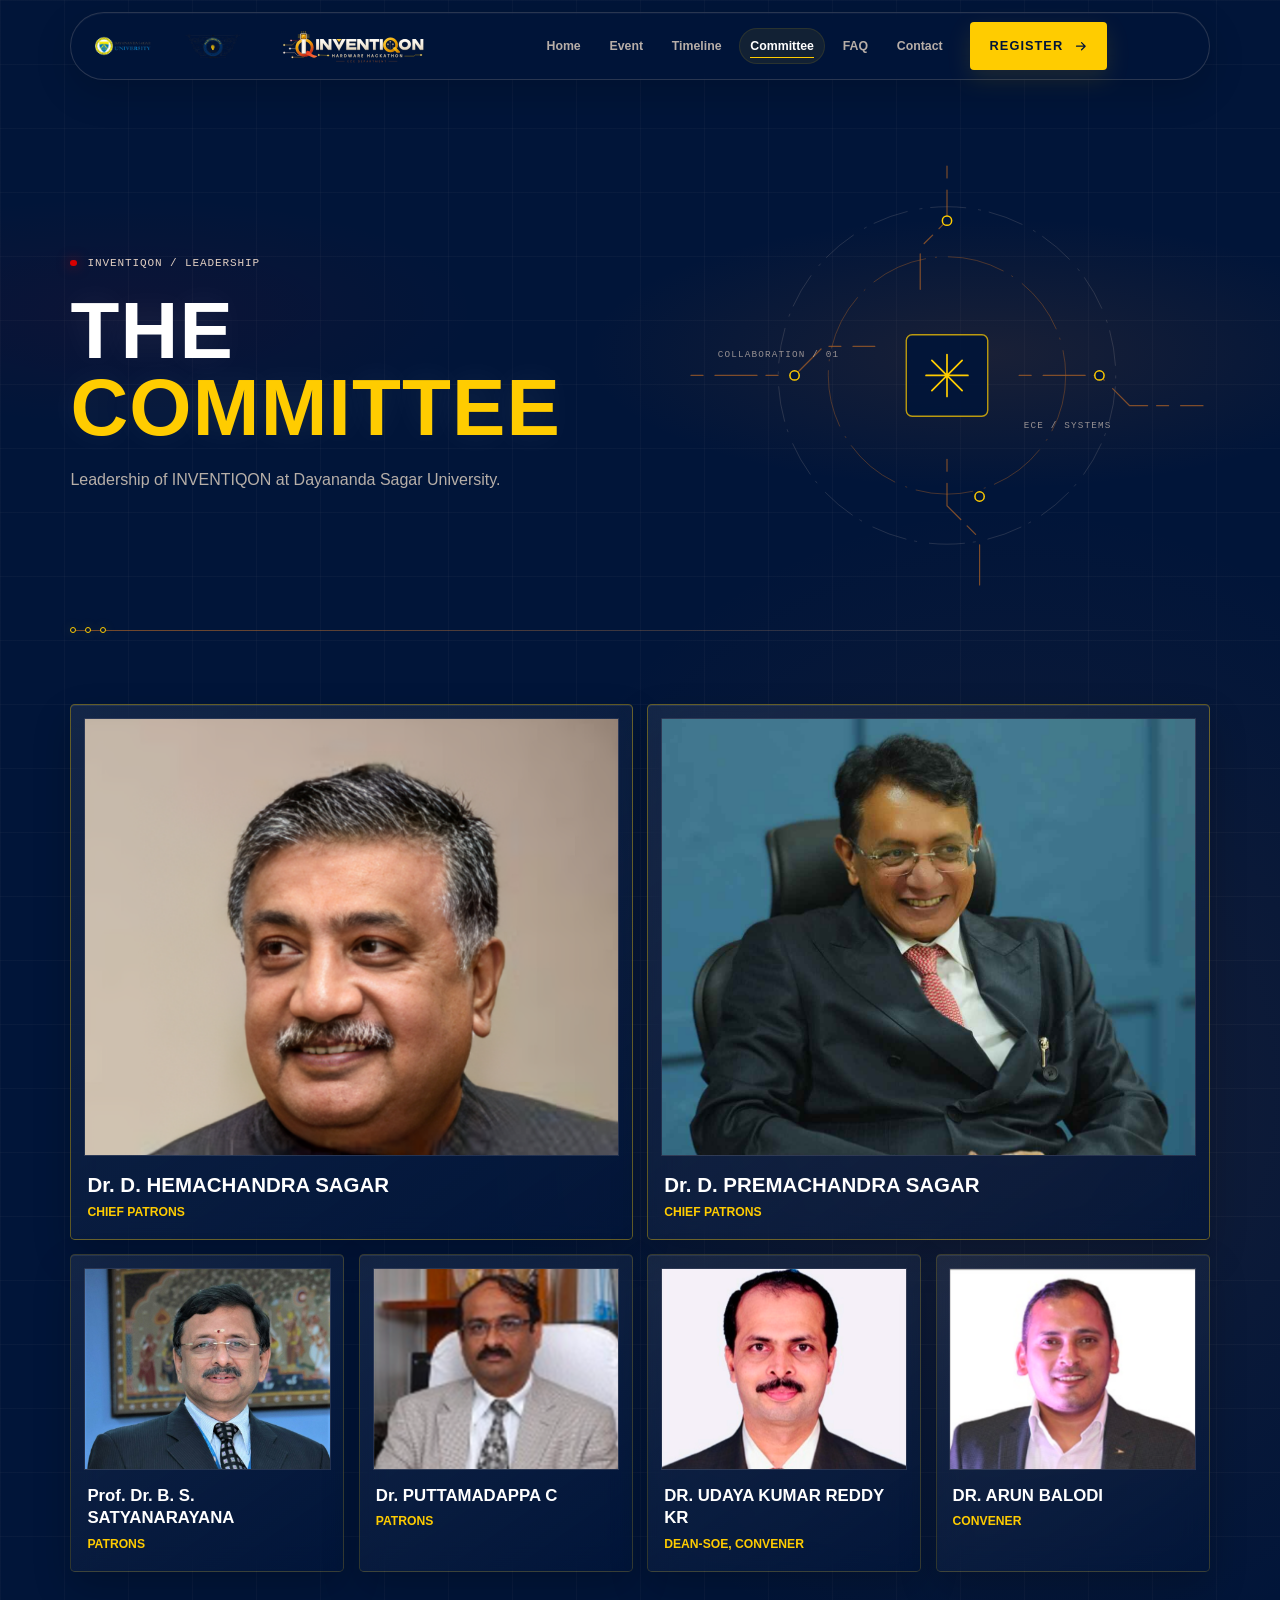
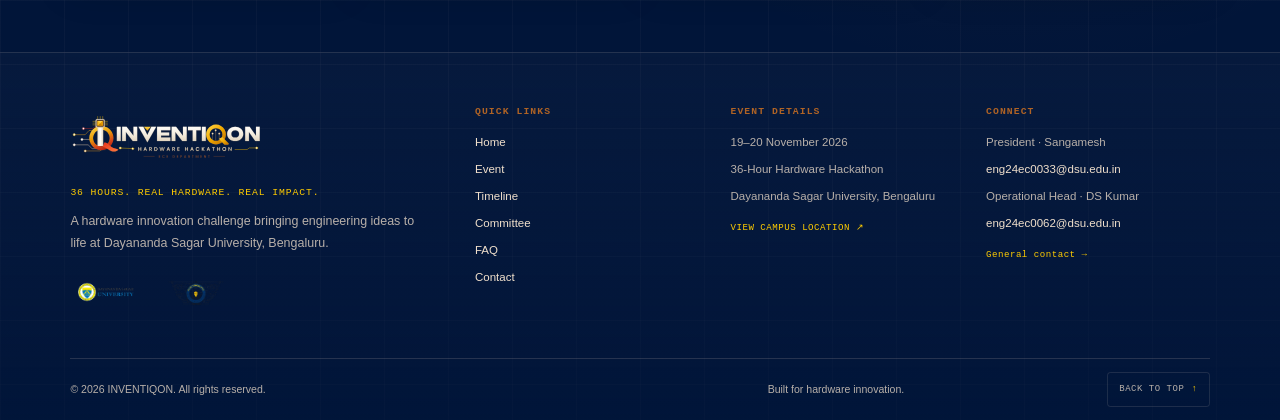
==== committee.html @ 77118f6e "Initial commit" ====
<!doctype html>
<html lang="en">

<head>
  <meta charset="utf-8">
  <meta name="viewport" content="width=device-width, initial-scale=1">
  <meta name="theme-color" content="#011539">
  <link rel="icon" type="image/svg+xml" href="assets/images/inventiqon-favicon.svg">
  <meta name="description"
    content="Meet the team organizing INVENTIQON, the 36-hour hardware hackathon at Dayananda Sagar University, Bengaluru.">
  <title>Committee | INVENTIQON</title>
  <link rel="stylesheet" href="css/style.css">
  <link rel="stylesheet" href="css/components.css">
  <link rel="stylesheet" href="css/responsive.css">
  <link rel="stylesheet" href="css/committee.css">
  <script src="js/config.js" defer></script>
  <script src="js/animations.js" defer></script>
  <script src="js/main.js" defer></script>
</head>

<body data-page="committee">
  <a class="skip-link" href="#main-content">Skip to content</a>
  <header class="site-header" id="page-top" data-site-header>
    <a class="brand" href="index.html" aria-label="INVENTIQON home"><span class="institution-logos"><span
          class="institution-logo-item"><img class="institution-logo-image" src="assets/images/logos/dsu-logo.png"
            alt="Dayananda Sagar University logo"><span class="institution-logo-name"></span></span><span class="institution-logo-item"><img class="institution-logo-image"
            src="assets/images/logos/ece-club-logo.png" alt="ECE Technical Club logo"><span
            class="institution-logo-name"></span></span></span><img class="brand-logo" src="assets/images/inventiqon-logo.svg" alt="INVENTIQON Logo"></a>
    <nav class="site-nav" id="primary-navigation" aria-label="Main navigation">
      <div class="nav-links">
        <a class="nav-link" data-nav="home" href="index.html">Home</a><a class="nav-link" data-nav="event"
          href="event.html">Event</a><a class="nav-link" data-nav="timeline" href="timeline.html">Timeline</a><a
          class="nav-link" data-nav="committee" href="committee.html">Committee</a><a class="nav-link" data-nav="faq"
          href="faq.html">FAQ</a><a class="nav-link" data-nav="contact" href="contact.html">Contact</a>
      </div>
      <div class="nav-actions">
        <button class="button button-primary nav-register" data-registration-trigger
          data-registration-message="nav-registration-status" type="button"
          aria-describedby="nav-registration-status"><span>REGISTER</span><svg aria-hidden="true" viewBox="0 0 20 20"
            focusable="false">
            <path d="M3.5 10h12m-5-5 5 5-5 5" />
          </svg></button>
        <span class="nav-registration-note visually-hidden" id="nav-registration-status" data-registration-status
          role="status" aria-live="polite" aria-atomic="true">Registration will open once the official Google Form link
          is configured.</span>
      </div>
    </nav>
    <button class="menu-toggle" type="button" aria-label="Open navigation menu" aria-expanded="false"
      aria-controls="primary-navigation"><span class="menu-icon"
        aria-hidden="true"><span></span><span></span></span></button>
  </header>
  <main id="main-content" class="committee-page">
    <section class="committee-hero page-shell" aria-labelledby="committee-title">
      <div class="committee-hero-copy reveal-stagger">
        <p class="eyebrow" data-reveal><span class="signal-dot" aria-hidden="true"></span> INVENTIQON / LEADERSHIP</p>
        <h1 id="committee-title" data-reveal>THE<br><span>COMMITTEE</span></h1>
        <p data-reveal>Leadership of INVENTIQON at Dayananda Sagar University.</p>
      </div>
      <div class="committee-hero-art" aria-hidden="true">
        <svg viewBox="0 0 440 360" focusable="false">
          <circle class="committee-art-ring" cx="220" cy="180" r="145" />
          <circle class="committee-art-ring committee-art-ring-inner" cx="220" cy="180" r="102" />
          <path class="committee-art-trace"
            d="M0 180h89l25-25h44m124 25h69l26 26h63M220 0v47l-23 23v36m23 146v40l28 28v40" />
          <rect x="185" y="145" width="70" height="70" rx="5" />
          <path class="committee-art-core" d="M202 180h36m-18-18v36m-13-31 26 26m-26 0 26-26" />
          <circle cx="89" cy="180" r="4" />
          <circle cx="351" cy="180" r="4" />
          <circle cx="220" cy="47" r="4" />
          <circle cx="248" cy="284" r="4" />
          <text x="23" y="164">COLLABORATION / 01</text>
          <text x="286" y="225">ECE / SYSTEMS</text>
        </svg>
      </div>
      <div class="committee-hero-rule" aria-hidden="true"><span></span><span></span><span></span></div>
    </section>

    <section class="committee-sections page-shell" aria-label="Committee members">
      <div class="committee-grid">
        <article class="committee-card committee-card--chief glass-panel">
          <div class="committee-photo">
            <span class="committee-photo-placeholder" aria-hidden="true">HS</span>
            <img class="committee-photo-image" src="assets/images/hema.png"
              alt="Dr. D. HEMACHANDRA SAGAR" onerror="this.hidden=true">
          </div>
          <div class="committee-card-details">
            <h2>Dr. D. HEMACHANDRA SAGAR</h2>
            <p class="committee-role">CHIEF PATRONS</p>
          </div>
        </article>
        <article class="committee-card committee-card--chief glass-panel">
          <div class="committee-photo">
            <span class="committee-photo-placeholder" aria-hidden="true">PS</span>
            <img class="committee-photo-image" src="assets/images/Dr.D.PREMACHANDRASAGAR.jpg"
              alt="Dr. D. PREMACHANDRA SAGAR" onerror="this.hidden=true">
          </div>
          <div class="committee-card-details">
            <h2>Dr. D. PREMACHANDRA SAGAR</h2>
            <p class="committee-role">CHIEF PATRONS</p>
          </div>
        </article>
        <article class="committee-card glass-panel">
          <div class="committee-photo">
            <span class="committee-photo-placeholder" aria-hidden="true">BS</span>
            <img class="committee-photo-image" src="assets/images/satya.jpeg"
              alt="Prof. Dr. B. S. SATYANARAYANA" onerror="this.hidden=true">
          </div>
          <div class="committee-card-details">
            <h2>Prof. Dr. B. S. SATYANARAYANA</h2>
            <p class="committee-role">PATRONS</p>
          </div>
        </article>
        <article class="committee-card glass-panel">
          <div class="committee-photo">
            <span class="committee-photo-placeholder" aria-hidden="true">PC</span>
            <img class="committee-photo-image" src="assets/images/putta.png"
              alt="Dr. PUTTAMADAPPA C" onerror="this.hidden=true">
          </div>
          <div class="committee-card-details">
            <h2>Dr. PUTTAMADAPPA C</h2>
            <p class="committee-role">PATRONS</p>
          </div>
        </article>
        <article class="committee-card glass-panel">
          <div class="committee-photo">
            <span class="committee-photo-placeholder" aria-hidden="true">UR</span>
            <img class="committee-photo-image" src="assets/images/udaya.png"
              alt="DR. UDAYA KUMAR REDDY" onerror="this.hidden=true">
          </div>
          <div class="committee-card-details">
            <h2>DR. UDAYA KUMAR REDDY KR</h2>
            <p class="committee-role">DEAN-SOE, CONVENER</p>
          </div>
        </article>
        <article class="committee-card glass-panel">
          <div class="committee-photo">
            <span class="committee-photo-placeholder" aria-hidden="true">AB</span>
            <img class="committee-photo-image" src="assets/images/arunBalodi.png" alt="DR. ARUN BALOD"
              onerror="this.hidden=true">
          </div>
          <div class="committee-card-details">
            <h2>DR. ARUN BALODI</h2>
            <p class="committee-role">CONVENER</p>
          </div>
        </article>
      </div>
    </section>
  </main>
  <footer class="site-footer">
    <div class="footer-main">
      <section class="footer-brand-area" aria-label="About INVENTIQON"><a class="footer-brand" href="index.html"><img class="footer-brand-logo" src="assets/images/inventiqon-logo.svg" alt="INVENTIQON Logo"></a>
        <p class="footer-tagline">36 HOURS. REAL HARDWARE. REAL IMPACT.</p>
        <p class="footer-description">A hardware innovation challenge bringing engineering ideas to life at Dayananda
          Sagar University, Bengaluru.</p>
        <div class="institution-logos footer-institution-logos"><span class="institution-logo-item"><img
              class="institution-logo-image" src="assets/images/logos/dsu-logo.png"
              alt="Dayananda Sagar University logo"><span class="institution-logo-name"></span></span><span class="institution-logo-item"><img class="institution-logo-image"
              src="assets/images/logos/ece-club-logo.png" alt="ECE Technical Club logo"><span
              class="institution-logo-name"></span></span></div>
      </section>
      <nav class="footer-column" aria-label="Quick links">
        <h2>QUICK LINKS</h2><a href="index.html">Home</a><a href="event.html">Event</a><a
          href="timeline.html">Timeline</a><a href="committee.html">Committee</a><a href="faq.html">FAQ</a><a
          href="contact.html">Contact</a>
      </nav>
      <section class="footer-column" aria-label="Event details">
        <h2>EVENT DETAILS</h2>
        <p>19–20 November 2026</p>
        <p>36-Hour Hardware Hackathon</p>
        <p>Dayananda Sagar University, Bengaluru</p><a class="footer-location-link"
          href="https://share.google/YrrwAQHzx1WKD2Qam" target="_blank" rel="noopener noreferrer">VIEW CAMPUS LOCATION
          <span aria-hidden="true">↗</span></a>
      </section>
      <section class="footer-column footer-connect" aria-label="Connect with the organizing team">
        <h2>CONNECT</h2>
        <p>President · Sangamesh</p><a href="mailto:ENG24EC0033@dsu.edu.in">eng24ec0033@dsu.edu.in</a>
        <p>Operational Head · DS Kumar</p><a href="mailto:ENG24EC0062@dsu.edu.in">eng24ec0062@dsu.edu.in</a><a
          class="footer-contact-link" href="contact.html">General contact <span aria-hidden="true">→</span></a>
      </section>
    </div>
    <div class="footer-bottom">
      <p>© 2026 INVENTIQON. All rights reserved.</p>
      <p>Built for hardware innovation.</p><a class="footer-back-top" href="#page-top" aria-label="Back to top">BACK TO
        TOP <span aria-hidden="true">↑</span></a>
    </div>
  </footer>
</body>

</html>
---- css/style.css ----
:root {
  color-scheme: dark;
  --color-navy: #011539;
  --color-red: #D70000;
  --color-gold: #FFCC00;
  --color-white: #FFFFFF;
  --color-brown: #320803;
  --color-copper: #AF6325;
  --color-cream: #F1E0CC;
  --color-beige: #E1CFC2;

  --color-ink-soft: rgba(241, 224, 204, 0.76);
  --color-line: rgba(225, 207, 194, 0.16);
  --color-glass: rgba(1, 21, 57, 0.78);
  --font-display: "Avenir Next", "Arial Narrow", sans-serif;
  --font-body: "Avenir Next", "Segoe UI", sans-serif;
  --font-mono: "SFMono-Regular", Consolas, "Liberation Mono", monospace;

  --space-1: 0.5rem;
  --space-2: 1rem;
  --space-3: 1.5rem;
  --space-4: 2rem;
  --space-5: 3rem;
  --space-6: 4rem;
  --space-7: 6rem;
  --page-gutter: clamp(1.25rem, 5.5vw, 6rem);
  --content-width: 90rem;
  --nav-height: 4.5rem;
  --radius-small: 0.25rem;
  --motion-fast: 160ms;
  --motion-base: 280ms;
  --motion-slow: 720ms;
  --motion-stagger-step: 80ms;
  --ease-standard: cubic-bezier(0.2, 0.7, 0.2, 1);

  font-family: var(--font-body);
  font-synthesis: none;
  text-rendering: optimizeLegibility;
  -webkit-font-smoothing: antialiased;
  -moz-osx-font-smoothing: grayscale;
  background: var(--color-navy);
  color: var(--color-white);
}

*,
*::before,
*::after {
  box-sizing: border-box;
}

html {
  min-width: 20rem;
  scroll-behavior: smooth;
}

body {
  min-height: 100vh;
  margin: 0;
  display: flex;
  flex-direction: column;
  overflow-x: hidden;
  background-color: var(--color-navy);
  background-image:
    linear-gradient(rgba(225, 207, 194, 0.035) 1px, transparent 1px),
    linear-gradient(90deg, rgba(225, 207, 194, 0.035) 1px, transparent 1px),
    radial-gradient(ellipse at 79% 54%, rgba(175, 99, 37, 0.12), transparent 34rem);
  background-size: 4rem 4rem, 4rem 4rem, auto;
  color: var(--color-white);
}

body::before {
  position: fixed;
  z-index: -1;
  inset: 0;
  pointer-events: none;
  content: "";
  background: linear-gradient(115deg, transparent 0 66%, rgba(215, 0, 0, 0.035) 66.1%, transparent 66.3%);
}

::selection {
  background: var(--color-gold);
  color: var(--color-navy);
}

a {
  color: inherit;
}

button,
a {
  -webkit-tap-highlight-color: transparent;
}

a:focus-visible,
button:focus-visible {
  outline: 2px solid var(--color-gold);
  outline-offset: 4px;
}

.page-shell {
  width: min(100%, var(--content-width));
  margin-inline: auto;
  padding-inline: var(--page-gutter);
}

.skip-link {
  position: fixed;
  z-index: 10;
  top: 1rem;
  left: 1rem;
  padding: 0.75rem 1rem;
  transform: translateY(-160%);
  background: var(--color-gold);
  color: var(--color-navy);
  font-weight: 700;
}

.skip-link:focus {
  transform: translateY(0);
}

.visually-hidden {
  position: absolute;
  width: 1px;
  height: 1px;
  padding: 0;
  margin: -1px;
  overflow: hidden;
  clip: rect(0, 0, 0, 0);
  white-space: nowrap;
  border: 0;
}

.site-header,
.site-footer {
  width: min(calc(100% - (var(--page-gutter) * 2)), var(--content-width));
  margin-inline: auto;
}

.site-header {
  position: sticky;
  z-index: 12;
  top: 0.75rem;
  min-height: 4.25rem;
  margin-top: 0.75rem;
  padding: 0.45rem 0.55rem 0.45rem 1rem;
  display: grid;
  grid-template-columns: auto minmax(0, 1fr) auto;
  align-items: center;
  gap: 1rem;
  border: 1px solid rgba(225, 207, 194, 0.18);
  border-radius: 999px;
  background: rgba(1, 21, 57, 0.75);
  box-shadow: 0 0.8rem 2.4rem rgba(0, 0, 0, 0.16), inset 0 1px 0 rgba(255, 255, 255, 0.035);
  -webkit-backdrop-filter: blur(18px);
  backdrop-filter: blur(18px);
  transition: background-color var(--motion-base) ease, box-shadow var(--motion-base) ease, border-color var(--motion-base) ease;
}

.site-header.is-scrolled {
  border-color: rgba(225, 207, 194, 0.24);
  background: rgba(1, 21, 57, 0.94);
  box-shadow: 0 1rem 2.8rem rgba(0, 0, 0, 0.28), inset 0 1px 0 rgba(255, 255, 255, 0.045);
}

.brand {
  display: inline-flex;
  flex: 0 0 auto;
  align-items: center;
  gap: 0.65rem;
  text-decoration: none;
}

.brand-logo {
  width: clamp(8.5rem, 14vw, 11.25rem);
  height: 3rem;
  flex: 0 1 auto;
  object-fit: contain;
}

.institution-logos {
  display: flex;
  align-items: center;
  gap: 0.65rem;
}

.institution-logo-item {
  min-width: 0;
  display: flex;
  align-items: center;
  gap: 0.35rem;
}

.institution-logo-image {
  width: 4.5rem;
  height: 2.8rem;
  flex: 0 0 auto;
  object-fit: contain;
}

.institution-logo-name {
  max-width: 6rem;
  color: var(--color-cream);
  font-family: var(--font-mono);
  font-size: 0.4rem;
  letter-spacing: 0.055em;
  line-height: 1.35;
}

.brand-copy {
  display: grid;
  gap: 0.12rem;
}

.brand-wordmark,
.footer-brand {
  font-family: var(--font-display);
  font-size: 0.9rem;
  font-weight: 800;
  letter-spacing: 0.07em;
}

.brand-context {
  color: rgba(225, 207, 194, 0.68);
  font-family: var(--font-mono);
  font-size: 0.52rem;
  letter-spacing: 0.12em;
}

.brand-period,
.footer-brand span {
  color: var(--color-red);
}

.brand-symbol {
  position: relative;
  width: 1.7rem;
  height: 1.7rem;
  display: inline-block;
  border: 1px solid var(--color-copper);
  transform: rotate(45deg);
}

.brand-symbol::before,
.brand-symbol::after {
  position: absolute;
  content: "";
  background: var(--color-gold);
}

.brand-symbol::before {
  top: 50%;
  left: -0.35rem;
  width: 2.3rem;
  height: 1px;
}

.brand-symbol::after {
  top: -0.35rem;
  left: 50%;
  width: 1px;
  height: 2.3rem;
}

.brand-symbol span {
  position: absolute;
  z-index: 1;
  width: 0.28rem;
  height: 0.28rem;
  border: 1px solid var(--color-gold);
  background: var(--color-navy);
}

.brand-symbol span:nth-child(1) { top: -0.17rem; left: -0.17rem; }
.brand-symbol span:nth-child(2) { top: 50%; left: 50%; transform: translate(-50%, -50%); }
.brand-symbol span:nth-child(3) { right: -0.17rem; bottom: -0.17rem; }

.site-nav {
  display: flex;
  align-items: center;
  justify-content: center;
  gap: 1rem;
  min-width: 0;
}

.nav-links {
  min-width: 0;
  display: flex;
  align-items: center;
  justify-content: center;
  gap: clamp(0.1rem, 0.45vw, 0.45rem);
}

.nav-actions {
  position: relative;
  flex: 0 0 auto;
}

.nav-register {
  min-height: 2.8rem;
  padding: 0.68rem 1rem;
  gap: 0.65rem;
  border-radius: 999px;
  font-size: 0.69rem;
  letter-spacing: 0.08em;
  white-space: nowrap;
}

.nav-register svg {
  width: 0.9rem;
  height: 0.9rem;
  fill: none;
  stroke: currentColor;
  stroke-width: 1.7;
  stroke-linecap: round;
  stroke-linejoin: round;
  transition: transform var(--motion-fast) ease;
}

.nav-register:hover svg {
  transform: translateX(0.15rem);
}

.nav-registration-note:not(.visually-hidden) {
  position: absolute;
  z-index: 2;
  top: calc(100% + 0.55rem);
  right: 0;
  width: min(18rem, calc(100vw - 2rem));
  padding: 0.8rem 0.9rem;
  border: 1px solid rgba(225, 207, 194, 0.18);
  border-radius: 0.4rem;
  background: rgba(1, 21, 57, 0.97);
  box-shadow: 0 0.8rem 2rem rgba(0, 0, 0, 0.3);
  color: var(--color-cream);
  font-size: 0.75rem;
  line-height: 1.5;
}

.menu-toggle {
  width: 2.85rem;
  height: 2.85rem;
  padding: 0;
  display: none;
  place-items: center;
  border: 1px solid rgba(225, 207, 194, 0.18);
  border-radius: 50%;
  background: rgba(255, 255, 255, 0.035);
  color: var(--color-white);
  cursor: pointer;
}

.menu-icon {
  width: 1.05rem;
  height: 0.75rem;
  position: relative;
  display: block;
}

.menu-icon span {
  position: absolute;
  left: 0;
  width: 100%;
  height: 1px;
  background: currentColor;
  transition: top var(--motion-fast) ease, transform var(--motion-fast) ease;
}

.menu-icon span:first-child { top: 0.16rem; }
.menu-icon span:last-child { top: 0.55rem; }

.is-menu-open .menu-icon span:first-child {
  top: 0.36rem;
  transform: rotate(45deg);
}

.is-menu-open .menu-icon span:last-child {
  top: 0.36rem;
  transform: rotate(-45deg);
}

.nav-link {
  position: relative;
  padding: 0.68rem 0.72rem;
  border-radius: 999px;
  color: var(--color-ink-soft);
  font-size: 0.77rem;
  font-weight: 600;
  text-decoration: none;
  transition: color var(--motion-fast) ease, background-color var(--motion-fast) ease;
}

.nav-link::after {
  position: absolute;
  right: 0.72rem;
  bottom: 0.38rem;
  height: 1px;
  left: 0.72rem;
  transform: scaleX(0);
  transform-origin: left;
  background: var(--color-gold);
  content: "";
  transition: transform var(--motion-fast) var(--ease-standard);
}

.nav-link:hover,
.nav-link[aria-current="page"] {
  color: var(--color-white);
}

.nav-link:hover {
  background: rgba(255, 255, 255, 0.045);
}

.nav-link[aria-current="page"] {
  background: rgba(255, 204, 0, 0.07);
  box-shadow: inset 0 0 0 1px rgba(255, 204, 0, 0.1);
}

.nav-link:hover::after,
.nav-link[aria-current="page"]::after {
  transform: scaleX(1);
}

main {
  flex: 1;
}

.eyebrow {
  margin: 0 0 var(--space-3);
  display: flex;
  align-items: center;
  gap: 0.65rem;
  color: var(--color-beige);
  font-family: var(--font-mono);
  font-size: 0.69rem;
  letter-spacing: 0.08em;
}

.signal-dot {
  width: 0.42rem;
  height: 0.42rem;
  border-radius: 50%;
  background: var(--color-red);
  box-shadow: 0 0 0.8rem rgba(215, 0, 0, 0.7);
}

h1 {
  max-width: 11ch;
  margin: 0;
  font-family: var(--font-display);
  font-size: clamp(3.6rem, 9.5vw, 8rem);
  font-weight: 800;
  letter-spacing: 0.01em;
  line-height: 0.88;
  overflow-wrap: anywhere;
}

.hero-period {
  color: var(--color-red);
}

.hero-section {
  position: relative;
  min-height: min(58rem, calc(100svh - 6.5rem));
  padding-block: 3.75rem 1.5rem;
  display: grid;
  grid-template-columns: minmax(0, 1.08fr) minmax(0, 0.92fr);
  grid-template-rows: 1fr auto auto;
  align-items: center;
  gap: 1.5rem 2rem;
  isolation: isolate;
  overflow: clip;
}

.hero-atmosphere {
  position: absolute;
  z-index: -1;
  inset: 0;
  pointer-events: none;
  background:
    radial-gradient(ellipse at 77% 44%, rgba(175, 99, 37, 0.14), transparent 28rem),
    radial-gradient(ellipse at 4% 35%, rgba(215, 0, 0, 0.08), transparent 22rem);
}

.hero-atmosphere::before,
.hero-atmosphere::after {
  position: absolute;
  top: 9%;
  right: -12rem;
  width: 44rem;
  aspect-ratio: 1;
  border: 1px solid rgba(225, 207, 194, 0.07);
  border-radius: 50%;
  box-shadow: 0 0 0 2.2rem rgba(225, 207, 194, 0.012), 0 0 0 4.5rem rgba(225, 207, 194, 0.01);
  content: "";
}

.hero-atmosphere::after {
  top: 18%;
  right: -6rem;
  width: 32rem;
  border-color: rgba(175, 99, 37, 0.12);
}

.hero-copy {
  position: relative;
  z-index: 1;
  grid-column: 1;
  grid-row: 1;
  align-self: center;
  padding-block: 2rem;
}

.hero-title {
  max-width: none;
  margin: 1.4rem 0 0;
  color: var(--color-white);
  font-family: var(--font-display);
  font-size: 5.4rem;
  font-weight: 800;
  letter-spacing: 0.035em;
  line-height: 0.92;
  text-shadow: 0 0 2.5rem rgba(255, 255, 255, 0.11);
  overflow-wrap: normal;
}

.hero-title::after {
  width: 3.6rem;
  height: 0.24rem;
  margin-top: 1.1rem;
  display: block;
  background: linear-gradient(90deg, var(--color-red) 0 28%, var(--color-gold) 28% 72%, transparent 72%);
  content: "";
}

.hero-event-type {
  margin: 1.1rem 0 0;
  color: var(--color-gold);
  font-size: 0.85rem;
  font-weight: 700;
  letter-spacing: 0.17em;
}

.hero-host {
  margin: 0.75rem 0 0;
  color: var(--color-beige);
  font-family: var(--font-mono);
  font-size: 0.66rem;
  letter-spacing: 0.08em;
}

.hero-host span {
  color: var(--color-copper);
}

.hero-description {
  max-width: 36rem;
  margin: 1.4rem 0 0;
  color: var(--color-ink-soft);
  font-size: 1rem;
  line-height: 1.75;
}

.hero-actions {
  margin-top: 1.8rem;
  display: flex;
  flex-wrap: wrap;
  align-items: center;
  gap: 0.8rem;
}

.hero-visual {
  position: relative;
  z-index: 0;
  width: 100%;
  max-width: 38rem;
  margin: 0;
  grid-column: 2;
  grid-row: 1;
  justify-self: center;
  overflow: visible;
}

.chip-illustration {
  width: 100%;
  height: auto;
  display: block;
  overflow: visible;
  animation: chip-float 8s ease-in-out infinite alternate;
}

.chip-halo,
.chip-core-glow {
  fill: url(#core-light);
}

.chip-ring {
  fill: none;
  stroke-width: 1;
  vector-effect: non-scaling-stroke;
}

.chip-ring-outer {
  stroke: rgba(225, 207, 194, 0.15);
  stroke-dasharray: 2 7 34 10;
  transform-box: view-box;
  transform-origin: 50% 50%;
  animation: chip-rotate 80s linear infinite;
}

.chip-ring-mid {
  stroke: rgba(175, 99, 37, 0.34);
  stroke-dasharray: 75 8 2 8;
}

.chip-ring-inner {
  stroke: rgba(255, 204, 0, 0.19);
  stroke-dasharray: 1 8;
}

.chip-traces path,
.die-pin {
  fill: none;
  stroke: rgba(175, 99, 37, 0.58);
  stroke-width: 1.25;
  stroke-linecap: round;
  stroke-linejoin: round;
  vector-effect: non-scaling-stroke;
}

.chip-traces path {
  stroke-dasharray: 110 240;
  animation: chip-signal-flow 9s linear infinite;
}

.chip-traces path:nth-child(even) {
  animation-delay: -4.5s;
}

.chip-nodes circle {
  fill: var(--color-navy);
  stroke: var(--color-gold);
  stroke-width: 1.3;
  vector-effect: non-scaling-stroke;
  animation: node-breathe 3.8s ease-in-out infinite alternate;
}

.chip-nodes circle:nth-child(3n) {
  animation-delay: -1.9s;
}

.chip-die {
  transform-box: view-box;
  transform-origin: 50% 50%;
  animation: die-arrive 900ms var(--ease-standard) both;
}

.die-frame {
  fill: rgba(1, 21, 57, 0.92);
  stroke: rgba(255, 204, 0, 0.72);
  stroke-width: 1.5;
  vector-effect: non-scaling-stroke;
}

.die-inner {
  fill: url(#die-light);
  stroke: rgba(225, 207, 194, 0.35);
  stroke-width: 1;
  vector-effect: non-scaling-stroke;
}

.die-cross,
.die-diamond {
  fill: none;
  stroke: rgba(255, 204, 0, 0.28);
  stroke-width: 1;
  vector-effect: non-scaling-stroke;
}

.die-diamond {
  stroke: rgba(215, 0, 0, 0.84);
  stroke-width: 1.4;
}

.die-node {
  fill: var(--color-gold);
  stroke: rgba(255, 204, 0, 0.24);
  stroke-width: 9;
  paint-order: stroke;
  animation: node-breathe 2.8s ease-in-out infinite alternate;
}

.die-label,
.die-code,
.chip-annotation text {
  fill: var(--color-cream);
  font-family: var(--font-mono);
  font-size: 9px;
  letter-spacing: 1.5px;
}

.die-code,
.chip-annotation text {
  fill: rgba(225, 207, 194, 0.72);
  font-size: 7px;
  letter-spacing: 1px;
}

.die-pin {
  stroke: rgba(255, 204, 0, 0.58);
  stroke-width: 1.5;
}

.chip-signal {
  fill: none;
  stroke: var(--color-red);
  stroke-width: 2;
  stroke-dasharray: 26 190;
  stroke-linecap: round;
  vector-effect: non-scaling-stroke;
  filter: drop-shadow(0 0 4px rgba(215, 0, 0, 0.72));
  animation: chip-signal-flow 3.6s linear infinite;
}

.visual-index {
  position: absolute;
  color: rgba(225, 207, 194, 0.66);
  font-family: var(--font-mono);
  font-size: 0.56rem;
  letter-spacing: 0.1em;
}

.visual-index-top {
  top: 9%;
  right: 7%;
}

.visual-index-bottom {
  right: 7%;
  bottom: 8%;
  color: var(--color-gold);
}

.glass-panel {
  border: 1px solid rgba(255, 255, 255, 0.14);
  border-radius: 0.3rem;
  background: rgba(255, 255, 255, 0.045);
  box-shadow: inset 0 1px 0 rgba(255, 255, 255, 0.045), 0 1.5rem 3.5rem rgba(0, 0, 0, 0.18), 0 -1px 0 rgba(255, 204, 0, 0.16);
  -webkit-backdrop-filter: blur(16px) saturate(125%);
  backdrop-filter: blur(16px) saturate(125%);
}

.hero-facts {
  position: relative;
  z-index: 1;
  margin: 0;
  padding: 1.1rem 1.4rem;
  display: grid;
  grid-column: 1 / -1;
  grid-row: 2;
  grid-template-columns: repeat(4, minmax(0, 1fr));
}

.hero-fact {
  min-width: 0;
  padding-inline: 1.4rem;
  display: grid;
  align-content: center;
  gap: 0.65rem;
  border-right: 1px solid rgba(225, 207, 194, 0.15);
}

.hero-fact:first-child {
  padding-left: 0.2rem;
}

.hero-fact:last-child {
  padding-right: 0.2rem;
  border-right: 0;
}

.hero-fact dt {
  display: flex;
  align-items: center;
  gap: 0.55rem;
  color: var(--color-ink-soft);
  font-family: var(--font-mono);
  font-size: 0.58rem;
  letter-spacing: 0.1em;
}

.hero-fact dt svg {
  width: 1.05rem;
  height: 1.05rem;
  flex: 0 0 auto;
  fill: none;
  stroke: var(--color-gold);
  stroke-width: 1.35;
  stroke-linecap: round;
  stroke-linejoin: round;
}

.hero-fact dd {
  margin: 0;
  color: var(--color-white);
  font-size: 0.79rem;
  font-weight: 700;
  letter-spacing: 0.04em;
}

.hero-microstrip {
  min-height: 2.6rem;
  display: flex;
  grid-column: 1 / -1;
  grid-row: 3;
  align-items: center;
  justify-content: space-between;
  gap: 1rem;
  color: rgba(225, 207, 194, 0.64);
  font-family: var(--font-mono);
  font-size: 0.58rem;
  letter-spacing: 0.11em;
}

.hero-microstrip p {
  margin: 0;
}

.hero-microstrip > p:first-child {
  display: flex;
  align-items: center;
  gap: 0.85rem;
}

.microstrip-light,
.system-ready span {
  width: 0.36rem;
  height: 0.36rem;
  flex: 0 0 auto;
  border-radius: 50%;
  background: var(--color-gold);
  box-shadow: 0 0 0.7rem rgba(255, 204, 0, 0.5);
}

.hero-microstrip i {
  width: 0.2rem;
  height: 0.2rem;
  display: inline-block;
  border: 1px solid var(--color-copper);
  transform: rotate(45deg);
}

.system-ready {
  display: inline-flex;
  align-items: center;
  gap: 0.55rem;
  color: var(--color-beige);
}

.system-ready span {
  width: 0.32rem;
  height: 0.32rem;
  background: var(--color-gold);
  box-shadow: 0 0 0.65rem rgba(255, 204, 0, 0.45);
}

.challenge-section {
  position: relative;
  isolation: isolate;
  padding-block: 7rem 8rem;
  display: grid;
  grid-template-columns: minmax(0, 0.8fr) minmax(0, 1.2fr);
  gap: 4rem;
  border-top: 1px solid var(--color-line);
  scroll-margin-top: 6rem;
}

.challenge-heading h2 {
  margin: 0;
  color: var(--color-white);
  font-family: var(--font-display);
  font-size: 3.8rem;
  font-weight: 800;
  letter-spacing: 0.015em;
  line-height: 0.98;
}

.challenge-heading h2 span {
  color: var(--color-gold);
}

.challenge-content {
  padding-top: 0.2rem;
}

.challenge-description {
  max-width: 43rem;
  margin: 0;
  color: var(--color-ink-soft);
  font-size: 1rem;
  line-height: 1.8;
}

.challenge-supporting {
  max-width: 35rem;
  margin: 2rem 0 0;
  color: var(--color-beige);
  font-size: 0.92rem;
  line-height: 1.75;
}

.challenge-schematic {
  width: min(100%, 36rem);
  height: auto;
  margin-top: 1.6rem;
  display: block;
  overflow: visible;
}

.challenge-schematic path {
  fill: none;
  stroke: rgba(175, 99, 37, 0.62);
  stroke-width: 1;
  stroke-dasharray: 9 5 36 8;
  vector-effect: non-scaling-stroke;
  animation: schematic-flow 18s linear infinite;
}

.challenge-schematic circle {
  fill: var(--color-navy);
  stroke: var(--color-gold);
  stroke-width: 1.5;
  vector-effect: non-scaling-stroke;
}

.challenge-stats {
  margin: 1rem 0 0;
  padding: 1.1rem 1.2rem;
  display: grid;
  grid-template-columns: repeat(3, minmax(0, 1fr));
}

.challenge-stat {
  min-width: 0;
  padding-inline: 1rem;
  display: grid;
  align-content: center;
  gap: 0.55rem;
  border-right: 1px solid var(--color-line);
}

.challenge-stat:first-child { padding-left: 0; }
.challenge-stat:last-child { padding-right: 0; border-right: 0; }

.challenge-stat dt,
.snapshot-item dt {
  color: var(--color-ink-soft);
  font-family: var(--font-mono);
  font-size: 0.6rem;
  letter-spacing: 0.1em;
}

.challenge-stat dd {
  margin: 0;
  color: var(--color-white);
  font-size: 0.82rem;
  font-weight: 700;
  line-height: 1.35;
}

.domains-section,
.experience-section,
.benefits-section,
.snapshot-section {
  padding-block: 7rem;
  border-top: 1px solid var(--color-line);
  scroll-margin-top: 6rem;
}

.section-heading {
  margin-bottom: 3.2rem;
  display: flex;
  align-items: flex-end;
  justify-content: space-between;
  gap: 3rem;
}

.section-heading h2,
.experience-heading h2 {
  max-width: 18ch;
  margin: 0;
  color: var(--color-white);
  font-family: var(--font-display);
  font-size: 4.1rem;
  font-weight: 800;
  letter-spacing: 0.015em;
  line-height: 0.98;
}

.section-heading h2 span,
.experience-heading h2 span {
  color: var(--color-gold);
}

.section-intro {
  max-width: 27rem;
  margin: 0 0 0.35rem;
  color: var(--color-ink-soft);
  font-size: 0.98rem;
  line-height: 1.75;
}

.domain-cards {
  display: grid;
  grid-template-columns: repeat(3, minmax(0, 1fr));
  gap: 1rem;
}

.domain-card {
  position: relative;
  min-width: 0;
  min-height: 20rem;
  padding: 1.45rem 1.4rem 1.7rem;
  display: flex;
  flex-direction: column;
  align-items: flex-start;
  overflow: hidden;
  border-color: rgba(225, 207, 194, 0.13);
  background: linear-gradient(145deg, rgba(255, 255, 255, 0.05), rgba(1, 21, 57, 0.44) 68%);
  transition: transform var(--motion-base) var(--ease-standard), border-color var(--motion-base) ease, box-shadow var(--motion-base) ease, background-color var(--motion-base) ease;
}

.domain-card::before {
  position: absolute;
  top: 0;
  left: 1.4rem;
  width: 2.4rem;
  height: 1px;
  background: linear-gradient(90deg, var(--color-gold), rgba(215, 0, 0, 0.65));
  content: "";
  transition: width var(--motion-base) var(--ease-standard);
}

.domain-card:hover {
  transform: translateY(-4px);
  border-color: rgba(255, 204, 0, 0.34);
  background-color: rgba(255, 255, 255, 0.06);
  box-shadow: inset 0 1px 0 rgba(255, 255, 255, 0.06), 0 1.3rem 2.5rem rgba(0, 0, 0, 0.24), 0 0 1.5rem rgba(175, 99, 37, 0.08);
}

.domain-card:hover::before {
  width: calc(100% - 2.8rem);
}

.domain-card-top {
  width: 100%;
  margin-bottom: 1.4rem;
  display: flex;
  align-items: center;
  justify-content: space-between;
  gap: 1rem;
}

.domain-number,
.process-index {
  color: var(--color-copper);
  font-family: var(--font-mono);
  font-size: 0.65rem;
  letter-spacing: 0.1em;
}

.domain-icon {
  width: 2.8rem;
  height: 2.8rem;
  flex: 0 0 auto;
  fill: none;
  stroke: var(--color-gold);
  stroke-width: 1.25;
  stroke-linecap: round;
  stroke-linejoin: round;
  transition: transform var(--motion-base) var(--ease-standard), filter var(--motion-base) ease;
}

.domain-card:hover .domain-icon {
  transform: translateY(-3px);
  filter: drop-shadow(0 0 5px rgba(255, 204, 0, 0.28));
}

.domain-card h3,
.process-step h3,
.benefit-block h3 {
  margin: 0;
  color: var(--color-white);
  font-family: var(--font-display);
  font-size: 1.08rem;
  font-weight: 700;
  line-height: 1.35;
}

.domain-card p,
.process-step p,
.benefit-block p {
  margin: 0.75rem 0 0;
  color: var(--color-ink-soft);
  font-size: 0.87rem;
  line-height: 1.7;
}

.domain-card-signal {
  position: absolute;
  right: 1.4rem;
  bottom: 0;
  left: 1.4rem;
  height: 1px;
  transform: scaleX(0.18);
  transform-origin: left;
  background: linear-gradient(90deg, var(--color-red), var(--color-gold), transparent);
  transition: transform var(--motion-base) var(--ease-standard);
}

.domain-card:hover .domain-card-signal {
  transform: scaleX(1);
}

.experience-section {
  position: relative;
  overflow: hidden;
  background: linear-gradient(180deg, rgba(255, 255, 255, 0.018), transparent 72%);
}

.experience-heading {
  margin-bottom: 3.8rem;
}

.process-list {
  position: relative;
  margin: 0;
  padding: 0;
  display: grid;
  grid-template-columns: repeat(4, minmax(0, 1fr));
  gap: 1.4rem;
  list-style: none;
}

.process-list::before {
  position: absolute;
  top: 2.45rem;
  right: 7%;
  left: 7%;
  height: 1px;
  background: repeating-linear-gradient(90deg, rgba(175, 99, 37, 0.65) 0 4px, transparent 4px 10px, rgba(255, 204, 0, 0.45) 10px 13px, transparent 13px 19px);
  content: "";
}

.process-step {
  position: relative;
  min-width: 0;
  padding-right: 0.8rem;
  display: flex;
  flex-direction: column;
  align-items: flex-start;
}

.process-index {
  margin-bottom: 0.8rem;
}

.process-step svg {
  position: relative;
  z-index: 1;
  width: 3.3rem;
  height: 3.3rem;
  margin-bottom: 1.4rem;
  padding: 0.55rem;
  border: 1px solid rgba(255, 204, 0, 0.24);
  border-radius: 50%;
  background: var(--color-navy);
  fill: none;
  stroke: var(--color-gold);
  stroke-width: 1.25;
  stroke-linecap: round;
  stroke-linejoin: round;
  transition: border-color var(--motion-base) ease, transform var(--motion-base) ease;
}

.process-step:hover svg {
  transform: translateY(-3px);
  border-color: rgba(255, 204, 0, 0.7);
}

.process-step h3 {
  font-size: 1rem;
}

.process-step p {
  max-width: 19rem;
  font-size: 0.83rem;
}

.benefits-section {
  display: grid;
  grid-template-columns: minmax(0, 0.78fr) minmax(0, 1.22fr);
  align-items: start;
  gap: 4rem;
}

.benefits-heading h2 {
  max-width: 11ch;
  margin: 0;
  color: var(--color-white);
  font-family: var(--font-display);
  font-size: 3.7rem;
  font-weight: 800;
  letter-spacing: 0.015em;
  line-height: 0.99;
}

.benefits-heading h2 span {
  color: var(--color-gold);
}

.benefits-heading > p:last-child {
  max-width: 24rem;
  margin: 1.5rem 0 0;
  color: var(--color-ink-soft);
  line-height: 1.7;
}

.benefit-grid {
  display: grid;
  grid-template-columns: repeat(2, minmax(0, 1fr));
  column-gap: 2rem;
}

.benefit-block {
  min-width: 0;
  padding: 1.3rem 0 1.5rem;
  border-top: 1px solid var(--color-line);
}

.benefit-block svg {
  width: 2rem;
  height: 2rem;
  margin-bottom: 1rem;
  fill: none;
  stroke: var(--color-copper);
  stroke-width: 1.2;
  stroke-linecap: round;
  stroke-linejoin: round;
}

.benefit-block h3 {
  font-size: 1rem;
}

.benefit-block p {
  max-width: 24rem;
  font-size: 0.83rem;
}

.snapshot-section {
  display: grid;
  grid-template-columns: minmax(0, 0.55fr) minmax(0, 1.45fr);
  align-items: center;
  gap: 2.5rem;
}

.snapshot-heading h2 {
  margin: 0;
  color: var(--color-white);
  font-family: var(--font-display);
  font-size: 2.2rem;
  font-weight: 800;
  letter-spacing: 0.025em;
  line-height: 1.05;
}

.snapshot-panel {
  margin: 0;
  padding: 0.7rem;
  display: grid;
  grid-template-columns: repeat(4, minmax(0, 1fr));
}

.snapshot-item {
  min-width: 0;
  min-height: 5.3rem;
  padding: 0.9rem 1rem;
  display: grid;
  align-content: center;
  gap: 0.55rem;
  border-right: 1px solid var(--color-line);
  border-bottom: 1px solid var(--color-line);
}

.snapshot-item:nth-child(4n) { border-right: 0; }
.snapshot-item:nth-child(n + 5) { border-bottom: 0; }

.snapshot-item dd {
  margin: 0;
  color: var(--color-white);
  font-size: 0.72rem;
  font-weight: 700;
  line-height: 1.4;
  overflow-wrap: anywhere;
}

.sponsors-section {
  padding-block: 7rem;
  border-top: 1px solid var(--color-line);
  scroll-margin-top: 6rem;
}

.sponsors-heading {
  position: relative;
  display: grid;
  grid-template-columns: minmax(0, 1fr) minmax(18rem, 0.78fr);
  align-items: end;
  gap: 3rem;
  isolation: isolate;
}

.sponsors-title-copy {
  position: relative;
  z-index: 1;
}

.sponsors-title-copy h2 {
  max-width: 17ch;
  margin: 0;
  color: var(--color-white);
  font-family: var(--font-display);
  font-size: 3.8rem;
  font-weight: 800;
  letter-spacing: 0.015em;
  line-height: 0.98;
}

.sponsors-title-copy h2 span {
  color: var(--color-gold);
}

.sponsors-intro {
  position: relative;
  z-index: 1;
  max-width: 33rem;
  margin: 0 0 0.25rem;
  color: var(--color-ink-soft);
  font-size: 0.96rem;
  line-height: 1.75;
}

.sponsor-heading-circuit {
  position: absolute;
  z-index: 0;
  right: 0;
  bottom: -3.5rem;
  left: 0;
  width: 100%;
  height: 6rem;
  overflow: visible;
  opacity: 0.34;
  pointer-events: none;
}

.sponsor-heading-circuit path {
  fill: none;
  stroke: var(--color-copper);
  stroke-width: 1;
  stroke-dasharray: 10 9 54 12;
  vector-effect: non-scaling-stroke;
  animation: schematic-flow 24s linear infinite;
}

.sponsor-heading-circuit circle {
  fill: var(--color-navy);
  stroke: var(--color-gold);
  stroke-width: 1.3;
  vector-effect: non-scaling-stroke;
}

.sponsor-showcase {
  position: relative;
  margin-top: 3.2rem;
}

.sponsor-preview-notice {
  margin: 0 0 1.2rem;
  padding: 0.7rem 0.9rem;
  border-left: 1px solid var(--color-copper);
  background: rgba(50, 8, 3, 0.18);
  color: var(--color-beige);
  font-family: var(--font-mono);
  font-size: 0.59rem;
  letter-spacing: 0.08em;
  line-height: 1.55;
}

.sponsor-empty-state {
  margin: 0;
  padding: 1.45rem 1.6rem;
  border-color: rgba(225, 207, 194, 0.12);
  color: var(--color-ink-soft);
  font-size: 0.9rem;
  line-height: 1.7;
}

.title-sponsor-group {
  margin-bottom: 2.8rem;
}

.title-sponsor-panel {
  position: relative;
  min-height: 17rem;
  padding: 2rem 2.3rem;
  display: grid;
  grid-template-columns: minmax(0, 0.88fr) minmax(0, 1.12fr);
  grid-template-rows: auto 1fr;
  align-items: center;
  gap: 1rem 2.5rem;
  overflow: hidden;
  border-color: rgba(255, 204, 0, 0.28);
  background: linear-gradient(112deg, rgba(255, 204, 0, 0.055), rgba(255, 255, 255, 0.045) 38%, rgba(1, 21, 57, 0.55));
  color: inherit;
  text-decoration: none;
}

.title-sponsor-panel::after {
  position: absolute;
  inset: 0 auto 0 -35%;
  width: 22%;
  transform: skewX(-18deg);
  background: linear-gradient(90deg, transparent, rgba(255, 204, 0, 0.055), transparent);
  content: "";
  pointer-events: none;
  animation: sponsor-light-sweep 18s ease-in-out infinite alternate;
}

.title-sponsor-panel[href] {
  transition: transform var(--motion-base) var(--ease-standard), border-color var(--motion-base) ease, box-shadow var(--motion-base) ease;
}

.title-sponsor-panel[href]:hover {
  transform: translateY(-3px);
  border-color: rgba(255, 204, 0, 0.5);
  box-shadow: inset 0 1px 0 rgba(255, 255, 255, 0.07), 0 1.5rem 3rem rgba(0, 0, 0, 0.26), 0 0 1.4rem rgba(255, 204, 0, 0.08);
}

.sponsor-category-label {
  position: relative;
  z-index: 1;
  margin: 0;
  grid-column: 1 / -1;
  color: var(--color-gold);
  font-family: var(--font-mono);
  font-size: 0.64rem;
  letter-spacing: 0.14em;
}

.sponsor-logo-slot {
  position: relative;
  min-width: 0;
  min-height: 8rem;
  padding: 1rem;
  display: grid;
  place-items: center;
  overflow: hidden;
  border: 1px solid rgba(225, 207, 194, 0.12);
  border-radius: 0.25rem;
  background: rgba(1, 21, 57, 0.46);
}

.sponsor-logo-slot-featured {
  min-height: 10rem;
  grid-column: 1;
  grid-row: 2;
  border-color: rgba(255, 204, 0, 0.17);
  background: rgba(1, 21, 57, 0.58);
}

.sponsor-logo {
  position: relative;
  z-index: 1;
  width: auto;
  max-width: 100%;
  max-height: 6rem;
  display: block;
  object-fit: contain;
}

.sponsor-logo-slot-featured .sponsor-logo {
  max-height: 8rem;
}

.sponsor-logo-placeholder {
  position: absolute;
  inset: 0;
  display: none;
  place-items: center;
  color: rgba(225, 207, 194, 0.56);
  font-family: var(--font-mono);
  font-size: 0.57rem;
  letter-spacing: 0.13em;
  text-align: center;
}

.sponsor-logo-placeholder::before {
  width: 1rem;
  height: 1rem;
  margin-bottom: 0.55rem;
  display: block;
  border: 1px solid rgba(175, 99, 37, 0.78);
  content: "";
  transform: rotate(45deg);
}

.sponsor-logo-slot.is-empty .sponsor-logo-placeholder {
  display: grid;
  align-content: center;
}

.sponsor-card-details {
  position: relative;
  z-index: 1;
  min-width: 0;
}

.title-sponsor-panel .sponsor-card-details {
  grid-column: 2;
  grid-row: 2;
}

.sponsor-card-details h3,
.sponsor-card-details h4 {
  margin: 0;
  color: var(--color-white);
  font-family: var(--font-display);
  font-size: 1.65rem;
  font-weight: 700;
  line-height: 1.25;
  overflow-wrap: anywhere;
}

.sponsor-card-details h4 {
  font-size: 1rem;
}

.sponsor-card-details p {
  margin: 0.65rem 0 0;
  color: var(--color-ink-soft);
  font-size: 0.82rem;
  line-height: 1.65;
}

.sponsor-category-section + .sponsor-category-section {
  margin-top: 2.3rem;
}

.sponsor-category-heading {
  margin: 0 0 1rem;
  padding-bottom: 0.8rem;
  border-bottom: 1px solid var(--color-line);
  color: var(--color-cream);
  font-family: var(--font-display);
  font-size: 1.1rem;
  font-weight: 700;
}

.sponsor-card-grid {
  display: grid;
  grid-template-columns: repeat(4, minmax(0, 1fr));
  gap: 0.9rem;
}

.sponsor-card {
  min-width: 0;
  min-height: 14.5rem;
  padding: 1rem;
  display: flex;
  flex-direction: column;
  gap: 0.75rem;
  border-color: rgba(225, 207, 194, 0.12);
  background: rgba(255, 255, 255, 0.035);
  color: inherit;
  text-decoration: none;
}

a.sponsor-card {
  transition: transform var(--motion-base) var(--ease-standard), border-color var(--motion-base) ease, box-shadow var(--motion-base) ease, background-color var(--motion-base) ease;
}

a.sponsor-card:hover {
  transform: translateY(-3px);
  border-color: rgba(255, 204, 0, 0.34);
  background-color: rgba(255, 255, 255, 0.06);
  box-shadow: 0 0.9rem 2rem rgba(0, 0, 0, 0.2);
}

.sponsor-card-category {
  margin: 0;
  color: var(--color-copper);
  font-family: var(--font-mono);
  font-size: 0.55rem;
  letter-spacing: 0.09em;
  line-height: 1.4;
}

.sponsor-card .sponsor-logo-slot {
  min-height: 6.7rem;
  flex: 1 0 auto;
}

.sponsor-card .sponsor-logo {
  max-height: 5rem;
}

.sponsor-card-details h4 {
  font-size: 0.95rem;
}

.sponsor-card-details p {
  margin-top: 0.4rem;
  font-size: 0.76rem;
}

.partnership-cta {
  margin-top: 3.2rem;
  padding-top: 2.1rem;
  display: grid;
  grid-template-columns: minmax(0, 1.25fr) minmax(14rem, 0.75fr);
  align-items: center;
  gap: 2rem;
  border-top: 1px solid var(--color-line);
}

.partnership-copy h3 {
  margin: 0;
  color: var(--color-white);
  font-family: var(--font-display);
  font-size: 1.8rem;
  font-weight: 800;
  letter-spacing: 0.015em;
  line-height: 1.1;
}

.partnership-copy > p:last-child {
  max-width: 42rem;
  margin: 0.85rem 0 0;
  color: var(--color-ink-soft);
  font-size: 0.88rem;
  line-height: 1.7;
}

.partnership-action {
  justify-self: end;
  width: min(100%, 21rem);
}

.partnership-button {
  width: 100%;
  min-height: 3.2rem;
  justify-content: space-between;
  padding-inline: 1.2rem;
  border-radius: 0.25rem;
  letter-spacing: 0.06em;
}

.partnership-button svg {
  width: 1rem;
  height: 1rem;
  fill: none;
  stroke: currentColor;
  stroke-width: 1.6;
  stroke-linecap: round;
  stroke-linejoin: round;
  transition: transform var(--motion-fast) ease;
}

.partnership-button:hover svg {
  transform: translateX(0.18rem);
}

.partnership-status {
  margin: 0.75rem 0 0;
  color: var(--color-ink-soft);
  font-size: 0.72rem;
  line-height: 1.55;
}

.closing-section {
  position: relative;
  min-height: 25rem;
  margin-block: 2rem 5rem;
  padding: 4.5rem clamp(1.5rem, 6vw, 5.5rem);
  display: flex;
  align-items: center;
  overflow: hidden;
  isolation: isolate;
  border: 1px solid rgba(225, 207, 194, 0.14);
  border-radius: 0.45rem;
  background:
    radial-gradient(ellipse at 88% 54%, rgba(175, 99, 37, 0.15), transparent 25rem),
    linear-gradient(110deg, rgba(255, 255, 255, 0.045), rgba(1, 21, 57, 0.42) 60%);
  box-shadow: inset 0 1px 0 rgba(255, 255, 255, 0.045), 0 1.5rem 3rem rgba(0, 0, 0, 0.16);
  scroll-margin-top: 6rem;
}

.closing-section::before {
  position: absolute;
  z-index: -1;
  inset: 0;
  background-image: linear-gradient(90deg, transparent 0 74%, rgba(175, 99, 37, 0.13) 74.1%, transparent 74.2%);
  content: "";
}

.closing-content {
  position: relative;
  z-index: 1;
  max-width: 54rem;
}

.closing-content h2 {
  margin: 0;
  color: var(--color-white);
  font-family: var(--font-display);
  font-size: 4.4rem;
  font-weight: 800;
  letter-spacing: 0.015em;
  line-height: 0.98;
}

.closing-content h2 span {
  color: var(--color-gold);
}

.closing-content > p:not(.eyebrow):not(.registration-note) {
  max-width: 35rem;
  margin: 1.2rem 0 0;
  color: var(--color-ink-soft);
  font-size: 1rem;
  line-height: 1.7;
}

.closing-actions {
  margin-top: 1.7rem;
  display: flex;
  flex-wrap: wrap;
  gap: 0.75rem;
}

.closing-signal {
  position: absolute;
  z-index: 0;
  top: 14%;
  right: 11%;
  width: 16rem;
  height: 72%;
  border-right: 1px solid rgba(175, 99, 37, 0.38);
  border-top: 1px solid rgba(175, 99, 37, 0.25);
  border-bottom: 1px solid rgba(175, 99, 37, 0.25);
  opacity: 0.72;
  transform: skewX(-22deg);
}

.closing-signal span {
  position: absolute;
  right: -0.22rem;
  width: 0.42rem;
  height: 0.42rem;
  border: 1px solid var(--color-gold);
  border-radius: 50%;
  background: var(--color-navy);
  box-shadow: 0 0 0.8rem rgba(255, 204, 0, 0.4);
  animation: node-breathe 3.2s ease-in-out infinite alternate;
}

.closing-signal span:nth-child(1) { top: 18%; }
.closing-signal span:nth-child(2) { top: 50%; animation-delay: -1.2s; }
.closing-signal span:nth-child(3) { top: 82%; animation-delay: -2.1s; }

.closing-index {
  position: absolute;
  right: 1.5rem;
  bottom: 1.1rem;
  margin: 0;
  color: rgba(225, 207, 194, 0.58);
  font-family: var(--font-mono);
  font-size: 0.56rem;
  letter-spacing: 0.1em;
}

@keyframes schematic-flow {
  to { stroke-dashoffset: -180; }
}

@keyframes sponsor-light-sweep {
  from { transform: translateX(0) skewX(-18deg); }
  to { transform: translateX(570%) skewX(-18deg); }
}

@keyframes chip-float {
  from { transform: translateY(0); }
  to { transform: translateY(-0.4rem); }
}

@keyframes chip-rotate {
  to { transform: rotate(360deg); }
}

@keyframes chip-signal-flow {
  to { stroke-dashoffset: -360; }
}

@keyframes node-breathe {
  from { opacity: 0.55; }
  to { opacity: 1; }
}

@keyframes die-arrive {
  from { opacity: 0; transform: scale(0.97); }
  to { opacity: 1; transform: scale(1); }
}

.placeholder-page {
  min-height: min(42rem, calc(100svh - 12rem));
  padding-block: clamp(7rem, 18vh, 12rem);
}

.placeholder-page h1 {
  font-size: clamp(3.4rem, 8vw, 6.5rem);
}

.placeholder-copy {
  margin-top: var(--space-3);
  color: var(--color-ink-soft);
  line-height: 1.7;
}

.site-footer {
  position: relative;
  width: 100%;
  max-width: none;
  margin: auto 0 0;
  padding-inline: var(--page-gutter);
  border-top: 1px solid var(--color-line);
  background: linear-gradient(180deg, rgba(255, 255, 255, 0.018), rgba(1, 21, 57, 0.58));
  color: var(--color-ink-soft);
}

.footer-main,
.footer-bottom {
  width: min(100%, var(--content-width));
  margin-inline: auto;
}

.footer-main {
  padding-block: 3.2rem 2.7rem;
  display: grid;
  grid-template-columns: minmax(14rem, 1.25fr) repeat(3, minmax(9rem, 0.75fr));
  gap: 2rem;
}

.footer-brand-area {
  max-width: 24rem;
}

.footer-institution-logos {
  margin-top: 1rem;
  justify-content: flex-start;
}

.site-footer p,
.footer-column h2 {
  margin: 0;
}

.footer-brand {
  display: inline-flex;
  align-items: center;
  color: var(--color-white);
  text-decoration: none;
  font-size: 1.15rem;
}

.footer-brand-logo {
  width: 12rem;
  height: auto;
  max-width: 100%;
  object-fit: contain;
}

.footer-tagline {
  margin-top: 0.9rem !important;
  color: var(--color-gold);
  font-family: var(--font-mono);
  font-size: 0.61rem;
  letter-spacing: 0.09em;
  line-height: 1.5;
}

.footer-description {
  max-width: 22rem;
  margin-top: 0.65rem !important;
  color: var(--color-ink-soft);
  font-size: 0.78rem;
  line-height: 1.7;
}

.footer-column {
  min-width: 0;
  display: flex;
  flex-direction: column;
  align-items: flex-start;
  gap: 0.58rem;
  font-size: 0.72rem;
  line-height: 1.55;
}

.footer-column h2 {
  margin-bottom: 0.35rem;
  color: var(--color-copper);
  font-family: var(--font-mono);
  font-size: 0.61rem;
  font-weight: 600;
  letter-spacing: 0.11em;
}

.footer-column a {
  color: var(--color-cream);
  text-decoration: none;
  overflow-wrap: anywhere;
  transition: color var(--motion-fast) ease;
}

.footer-column a:hover {
  color: var(--color-gold);
  text-decoration: underline;
  text-underline-offset: 0.22em;
}

.footer-location-link,
.footer-contact-link {
  margin-top: 0.35rem;
  color: var(--color-gold) !important;
  font-family: var(--font-mono);
  font-size: 0.57rem;
  letter-spacing: 0.055em;
}

.footer-bottom {
  min-height: 3.8rem;
  padding-block: 0.8rem;
  display: grid;
  grid-template-columns: 1fr 1fr auto;
  align-items: center;
  gap: 0.8rem 1.5rem;
  border-top: 1px solid var(--color-line);
  font-size: 0.66rem;
}

.footer-bottom > p:nth-child(2) {
  text-align: center;
}

.footer-back-top {
  min-height: 2.2rem;
  padding: 0.55rem 0.7rem;
  display: inline-flex;
  align-items: center;
  justify-content: center;
  gap: 0.45rem;
  border: 1px solid rgba(225, 207, 194, 0.13);
  border-radius: 0.2rem;
  color: var(--color-ink-soft);
  font-family: var(--font-mono);
  font-size: 0.56rem;
  letter-spacing: 0.06em;
  text-decoration: none;
  transition: color var(--motion-fast) ease, background-color var(--motion-fast) ease, border-color var(--motion-fast) ease;
}

.footer-back-top span {
  color: var(--color-gold);
}

.footer-back-top:hover,
.footer-back-top.is-prominent {
  border-color: rgba(255, 204, 0, 0.35);
  background: rgba(255, 204, 0, 0.06);
  color: var(--color-white);
}

.footer-meta {
  font-family: var(--font-mono);
  font-size: 0.62rem;
}

.event-hero {
  position: relative;
  min-height: min(56rem, calc(100svh - 6.5rem));
  padding-block: 4.2rem 2rem;
  display: grid;
  grid-template-columns: minmax(0, 1.08fr) minmax(0, 0.92fr);
  grid-template-rows: 1fr auto;
  align-items: center;
  gap: 1.5rem 2rem;
  isolation: isolate;
  overflow: clip;
}

.event-hero::before {
  position: absolute;
  z-index: -1;
  inset: 0;
  background: radial-gradient(ellipse at 78% 38%, rgba(175, 99, 37, 0.13), transparent 26rem), radial-gradient(ellipse at 8% 68%, rgba(215, 0, 0, 0.07), transparent 25rem);
  content: "";
}

.event-hero-copy {
  position: relative;
  z-index: 1;
  grid-column: 1;
  grid-row: 1;
  align-self: center;
  padding-block: 1.5rem;
}

.event-hero-title {
  max-width: none;
  margin: 1rem 0 0;
  color: var(--color-white);
  font-family: var(--font-display);
  font-size: 3.8rem;
  font-weight: 800;
  letter-spacing: 0.01em;
  line-height: 0.98;
  text-shadow: 0 0 2rem rgba(255, 255, 255, 0.08);
  overflow-wrap: normal;
}

.event-hero-title span {
  display: block;
}

.event-hero-title span:last-child {
  color: var(--color-gold);
}

.event-hero-name {
  margin: 1.35rem 0 0;
  color: var(--color-cream);
  font-family: var(--font-mono);
  font-size: 0.72rem;
  letter-spacing: 0.14em;
}

.event-hero-name span {
  padding-inline: 0.35rem;
  color: var(--color-red);
}

.event-hero-description {
  max-width: 36rem;
  margin: 1rem 0 0;
  color: var(--color-ink-soft);
  font-size: 1rem;
  line-height: 1.75;
}

.event-hero-actions {
  margin-top: 1.7rem;
  display: flex;
  flex-wrap: wrap;
  gap: 0.8rem;
}

.event-hero-visual {
  position: relative;
  z-index: 0;
  width: 100%;
  max-width: 36rem;
  margin: 0;
  grid-column: 2;
  grid-row: 1;
  justify-self: center;
}

.event-circuit-graphic {
  width: 100%;
  height: auto;
  display: block;
  overflow: visible;
}

.event-circuit-ring {
  fill: none;
  stroke: rgba(225, 207, 194, 0.16);
  stroke-width: 1;
  stroke-dasharray: 2 8 38 12;
  vector-effect: non-scaling-stroke;
  animation: event-ring-rotate 90s linear infinite;
}

.event-circuit-ring-inner {
  stroke: rgba(175, 99, 37, 0.34);
  stroke-dasharray: 68 10 3 12;
  animation-direction: reverse;
}

.event-circuit-trace,
.event-circuit-die {
  fill: none;
  stroke: rgba(175, 99, 37, 0.68);
  stroke-width: 1.2;
  stroke-linecap: round;
  stroke-linejoin: round;
  vector-effect: non-scaling-stroke;
}

.event-circuit-trace {
  stroke-dasharray: 10 14 45 12;
  animation: schematic-flow 22s linear infinite;
}

.event-circuit-chip {
  fill: rgba(1, 21, 57, 0.87);
  stroke: rgba(255, 204, 0, 0.68);
  stroke-width: 1.3;
  vector-effect: non-scaling-stroke;
}

.event-circuit-die {
  stroke: rgba(255, 204, 0, 0.72);
  stroke-width: 2;
}

.event-circuit-node {
  fill: var(--color-navy);
  stroke: var(--color-gold);
  stroke-width: 1.5;
  vector-effect: non-scaling-stroke;
}

.event-circuit-graphic text {
  fill: rgba(225, 207, 194, 0.62);
  font-family: var(--font-mono);
  font-size: 8px;
  letter-spacing: 1px;
}

.event-visual-index {
  position: absolute;
  right: 7%;
  color: rgba(225, 207, 194, 0.6);
  font-family: var(--font-mono);
  font-size: 0.54rem;
  letter-spacing: 0.12em;
}

.event-visual-index-top { top: 11%; }
.event-visual-index-bottom { bottom: 10%; color: var(--color-gold); }

.event-hero-facts {
  margin: 0;
  padding: 0.55rem;
  display: grid;
  grid-column: 1 / -1;
  grid-row: 2;
  grid-template-columns: repeat(3, minmax(0, 1fr));
}

.event-hero-fact {
  min-width: 0;
  min-height: 4.1rem;
  padding: 0.75rem 1rem;
  display: grid;
  align-content: center;
  gap: 0.4rem;
  border-right: 1px solid var(--color-line);
  border-bottom: 1px solid var(--color-line);
}

.event-hero-fact:nth-child(3n) { border-right: 0; }
.event-hero-fact:nth-child(n + 4) { border-bottom: 0; }

.event-hero-fact dt {
  color: var(--color-ink-soft);
  font-family: var(--font-mono);
  font-size: 0.57rem;
  letter-spacing: 0.1em;
}

.event-hero-fact dd {
  margin: 0;
  color: var(--color-white);
  font-size: 0.75rem;
  font-weight: 700;
  line-height: 1.35;
  overflow-wrap: anywhere;
}

.event-section {
  padding-block: 6rem;
  border-top: 1px solid var(--color-line);
  scroll-margin-top: 6rem;
}

.event-section-heading {
  max-width: 58rem;
  margin-bottom: 2.6rem;
}

.event-section-heading-split {
  max-width: none;
  display: flex;
  align-items: flex-end;
  justify-content: space-between;
  gap: 3rem;
}

.event-section-heading h2,
.eligibility-heading h2 {
  max-width: 18ch;
  margin: 0;
  color: var(--color-white);
  font-family: var(--font-display);
  font-size: 3.8rem;
  font-weight: 800;
  letter-spacing: 0.015em;
  line-height: 0.98;
}

.event-section-heading h2 span,
.eligibility-heading h2 span {
  color: var(--color-gold);
}

.event-section-intro {
  max-width: 31rem;
  margin: 0 0 0.3rem;
  color: var(--color-ink-soft);
  font-size: 0.94rem;
  line-height: 1.7;
}

.event-about {
  display: grid;
  grid-template-columns: minmax(0, 0.85fr) minmax(0, 1.15fr);
  gap: 1rem 4rem;
  overflow: hidden;
}

.event-about .event-section-heading {
  grid-column: 1;
  grid-row: 1;
}

.event-about-copy {
  grid-column: 2;
  grid-row: 1;
  padding-top: 0.2rem;
}

.event-about-copy p {
  margin: 0 0 1.1rem;
  color: var(--color-ink-soft);
  font-size: 0.94rem;
  line-height: 1.8;
}

.event-about-copy .event-lead {
  color: var(--color-cream);
  font-size: 1.08rem;
  line-height: 1.7;
}

.about-circuit-line {
  width: 100%;
  height: auto;
  margin-top: 1rem;
  grid-column: 1 / -1;
  grid-row: 2;
}

.about-circuit-line path {
  fill: none;
  stroke: rgba(175, 99, 37, 0.55);
  stroke-width: 1;
  stroke-dasharray: 12 10 42 9;
  vector-effect: non-scaling-stroke;
  animation: schematic-flow 24s linear infinite;
}

.about-circuit-line circle {
  fill: var(--color-navy);
  stroke: var(--color-gold);
  stroke-width: 1.4;
  vector-effect: non-scaling-stroke;
}

.event-domain-grid {
  display: grid;
  grid-template-columns: repeat(3, minmax(0, 1fr));
  gap: 1rem;
}

.event-domain-card {
  min-width: 0;
  min-height: 23rem;
}

.event-domain-top {
  width: 100%;
  margin-bottom: 1.3rem;
  display: flex;
  align-items: center;
  justify-content: space-between;
  gap: 1rem;
  color: var(--color-copper);
  font-family: var(--font-mono);
  font-size: 0.62rem;
  letter-spacing: 0.1em;
}

.event-domain-icon {
  width: 2.7rem;
  height: 2.7rem;
  flex: 0 0 auto;
  fill: none;
  stroke: var(--color-gold);
  stroke-width: 1.2;
  stroke-linecap: round;
  stroke-linejoin: round;
  transition: transform var(--motion-base) var(--ease-standard), filter var(--motion-base) ease;
}

.event-domain-card:hover .event-domain-icon {
  transform: translateY(-3px);
  filter: drop-shadow(0 0 5px rgba(255, 204, 0, 0.26));
}

.event-domain-card h3 {
  margin: 0;
  color: var(--color-white);
  font-family: var(--font-display);
  font-size: 1.05rem;
  font-weight: 700;
  line-height: 1.35;
}

.event-domain-card p {
  margin: 0.75rem 0 0;
  color: var(--color-ink-soft);
  font-size: 0.84rem;
  line-height: 1.68;
}

.format-facts {
  width: min(100%, 28rem);
  margin: 0;
  padding: 0.55rem 1.1rem;
}

.format-facts div {
  padding: 0.8rem 0;
  display: grid;
  grid-template-columns: 7.2rem minmax(0, 1fr);
  gap: 0.8rem;
  border-bottom: 1px solid var(--color-line);
}

.format-facts div:last-child { border-bottom: 0; }

.format-facts dt,
.format-facts dd {
  margin: 0;
  font-family: var(--font-mono);
  font-size: 0.58rem;
  line-height: 1.55;
}

.format-facts dt { color: var(--color-copper); letter-spacing: 0.08em; }
.format-facts dd { color: var(--color-cream); }

.round-progression {
  display: grid;
  grid-template-columns: minmax(0, 1fr) 4rem minmax(0, 1fr);
  align-items: center;
  gap: 0.5rem;
}

.round-panel {
  min-height: 20rem;
  padding: 1.6rem;
  border-top-color: rgba(255, 204, 0, 0.34);
}

.round-panel-top {
  display: flex;
  justify-content: space-between;
  gap: 1rem;
  color: var(--color-copper);
  font-family: var(--font-mono);
  font-size: 0.6rem;
  letter-spacing: 0.1em;
}

.round-index { color: var(--color-ink-soft); }

.round-label {
  margin: 2.2rem 0 0.5rem;
  color: var(--color-gold);
  font-family: var(--font-mono);
  font-size: 0.62rem;
  letter-spacing: 0.1em;
}

.round-panel h3 {
  margin: 0;
  color: var(--color-white);
  font-family: var(--font-display);
  font-size: 1.35rem;
  font-weight: 800;
  line-height: 1.25;
}

.round-panel > p:last-child {
  margin: 0.8rem 0 0;
  color: var(--color-ink-soft);
  font-size: 0.86rem;
  line-height: 1.7;
}

.round-connector {
  position: relative;
  height: 1px;
  background: repeating-linear-gradient(90deg, var(--color-copper) 0 5px, transparent 5px 10px, var(--color-gold) 10px 12px, transparent 12px 18px);
}

.round-connector span {
  position: absolute;
  top: 50%;
  width: 0.38rem;
  height: 0.38rem;
  border: 1px solid var(--color-gold);
  border-radius: 50%;
  background: var(--color-navy);
  transform: translateY(-50%);
}

.round-connector span:first-child { left: 0; }
.round-connector span:nth-child(2) { left: 50%; }
.round-connector span:last-child { right: 0; }

.eligibility-section {
  display: grid;
  grid-template-columns: minmax(0, 0.8fr) minmax(0, 1.2fr);
  align-items: start;
  gap: 3rem;
}

.eligibility-heading > p:last-child {
  max-width: 27rem;
  margin: 1.2rem 0 0;
  color: var(--color-ink-soft);
  font-size: 0.92rem;
  line-height: 1.7;
}

.eligibility-panel {
  padding: 1.3rem 1.5rem;
}

.eligibility-panel-head {
  padding-bottom: 0.9rem;
  display: flex;
  justify-content: space-between;
  gap: 1rem;
  border-bottom: 1px solid var(--color-line);
  color: var(--color-copper);
  font-family: var(--font-mono);
  font-size: 0.59rem;
  letter-spacing: 0.09em;
}

.eligibility-status { color: var(--color-gold); }
.eligibility-status i { width: 0.35rem; height: 0.35rem; margin-right: 0.4rem; display: inline-block; border-radius: 50%; background: var(--color-gold); }

.event-checklist {
  margin: 0;
  padding: 0;
  display: grid;
  grid-template-columns: repeat(2, minmax(0, 1fr));
  gap: 0;
  list-style: none;
}

.event-checklist li {
  position: relative;
  min-width: 0;
  padding: 0.9rem 0.75rem 0.9rem 1.5rem;
  border-bottom: 1px solid rgba(225, 207, 194, 0.1);
  color: var(--color-cream);
  font-size: 0.8rem;
  line-height: 1.55;
}

.event-checklist li::before {
  position: absolute;
  top: 1.25rem;
  left: 0.1rem;
  width: 0.42rem;
  height: 0.42rem;
  border: 1px solid var(--color-gold);
  content: "";
  transform: rotate(45deg);
}

.event-checklist li:nth-last-child(-n + 2) { border-bottom: 0; }

.fees-section {
  background: linear-gradient(180deg, rgba(255, 255, 255, 0.015), transparent 80%);
}

.fee-grid {
  display: grid;
  grid-template-columns: repeat(2, minmax(0, 1fr));
  gap: 1rem;
}

.fee-card {
  min-height: 12rem;
  padding: 1.4rem 1.6rem;
  border-top-color: rgba(255, 204, 0, 0.42);
}

.fee-label {
  margin: 0;
  color: var(--color-copper);
  font-family: var(--font-mono);
  font-size: 0.63rem;
  letter-spacing: 0.11em;
}

.fee-amount {
  margin: 0.75rem 0 0;
  color: var(--color-gold);
  font-family: var(--font-display);
  font-size: 2.6rem;
  font-weight: 800;
  line-height: 1;
}

.fee-amount span { font-size: 1.5rem; }
.fee-amount small { padding-left: 0.35rem; color: var(--color-cream); font-family: var(--font-mono); font-size: 0.58rem; letter-spacing: 0.1em; }

.fee-card > p:last-child {
  margin: 0.75rem 0 0;
  color: var(--color-ink-soft);
  font-size: 0.82rem;
  line-height: 1.6;
}

.payment-conditions {
  margin-top: 2rem;
  display: grid;
  grid-template-columns: minmax(0, 1fr) minmax(17rem, 0.9fr);
  align-items: start;
  gap: 2rem;
}

.payment-conditions-copy h3 {
  margin: 0 0 0.7rem;
  color: var(--color-white);
  font-family: var(--font-display);
  font-size: 1.05rem;
}

.event-checklist-compact {
  grid-template-columns: minmax(0, 1fr);
}

.event-checklist-compact li { padding-block: 0.65rem; }
.event-checklist-compact li::before { top: 0.95rem; }
.event-checklist-compact li:nth-last-child(-n + 2) { border-bottom: 1px solid rgba(225, 207, 194, 0.1); }
.event-checklist-compact li:last-child { border-bottom: 0; }

.payment-dates {
  margin: 0;
  padding: 0.5rem 1rem;
}

.payment-dates div {
  padding-block: 0.8rem;
  border-bottom: 1px solid var(--color-line);
}

.payment-dates div:last-child { border-bottom: 0; }
.payment-dates dt { color: var(--color-copper); font-family: var(--font-mono); font-size: 0.58rem; letter-spacing: 0.09em; }
.payment-dates dd { margin: 0.35rem 0 0; color: var(--color-cream); font-size: 0.76rem; font-weight: 700; line-height: 1.45; overflow-wrap: anywhere; }

.event-register-row {
  margin-top: 1.5rem;
  padding-top: 1.2rem;
  display: flex;
  align-items: center;
  gap: 1.3rem;
  border-top: 1px solid var(--color-line);
}

.event-register-row .registration-note { margin: 0; }

.guidelines-section {
  background: linear-gradient(180deg, rgba(255, 255, 255, 0.018), transparent 65%);
}

.rules-grid {
  display: grid;
  grid-template-columns: repeat(2, minmax(0, 1fr));
  gap: 0.9rem;
}

.rule-panel {
  min-width: 0;
  padding: 1.3rem 1.4rem;
  border-color: rgba(225, 207, 194, 0.12);
}

.rule-index {
  margin: 0 0 0.7rem;
  color: var(--color-copper);
  font-family: var(--font-mono);
  font-size: 0.58rem;
  letter-spacing: 0.11em;
}

.rule-panel h3 {
  margin: 0;
  color: var(--color-white);
  font-family: var(--font-display);
  font-size: 1rem;
  font-weight: 700;
}

.rule-panel ul {
  margin: 0.65rem 0 0;
  padding-left: 1rem;
  color: var(--color-ink-soft);
  font-size: 0.79rem;
  line-height: 1.65;
}

.rule-panel li + li { margin-top: 0.35rem; }

.evaluation-grid {
  display: grid;
  grid-template-columns: repeat(5, minmax(0, 1fr));
  gap: 0.8rem;
}

.evaluation-card {
  min-width: 0;
  min-height: 14rem;
  padding: 1.15rem;
  border-top: 1px solid rgba(175, 99, 37, 0.58);
  background: linear-gradient(160deg, rgba(255, 255, 255, 0.035), transparent 70%);
}

.evaluation-card > span {
  color: var(--color-copper);
  font-family: var(--font-mono);
  font-size: 0.6rem;
}

.evaluation-card h3 {
  margin: 1.4rem 0 0;
  color: var(--color-white);
  font-family: var(--font-display);
  font-size: 0.98rem;
  line-height: 1.3;
}

.evaluation-card p {
  margin: 0.55rem 0 0;
  color: var(--color-ink-soft);
  font-size: 0.76rem;
  line-height: 1.6;
}

.evaluation-card-highlight {
  border-top-color: var(--color-gold);
  background: linear-gradient(160deg, rgba(255, 204, 0, 0.055), transparent 75%);
}

.evaluation-card .organizer-clarification {
  margin-top: 0.8rem;
  padding-top: 0.65rem;
  border-top: 1px solid rgba(225, 207, 194, 0.12);
  color: var(--color-beige);
  font-size: 0.68rem;
}

.regulation-grid {
  display: grid;
  grid-template-columns: repeat(2, minmax(0, 1fr));
  gap: 0 2rem;
}

.regulation-item {
  padding: 1.15rem 0;
  display: grid;
  grid-template-columns: 7.5rem minmax(0, 1fr);
  gap: 1rem;
  border-top: 1px solid var(--color-line);
}

.regulation-item > span {
  color: var(--color-copper);
  font-family: var(--font-mono);
  font-size: 0.58rem;
  letter-spacing: 0.08em;
}

.regulation-item h3 {
  margin: 0;
  color: var(--color-white);
  font-family: var(--font-display);
  font-size: 0.92rem;
}

.regulation-item p {
  margin: 0.45rem 0 0;
  color: var(--color-ink-soft);
  font-size: 0.78rem;
  line-height: 1.65;
}

.event-quick-info {
  padding-bottom: 7rem;
}

.quick-info-panel {
  padding: 1.5rem;
}

.quick-info-heading {
  margin-bottom: 1rem;
  display: flex;
  align-items: baseline;
  justify-content: space-between;
  gap: 1rem;
}

.quick-info-heading .eyebrow { margin: 0; }
.quick-info-heading h2 { margin: 0; color: var(--color-gold); font-family: var(--font-mono); font-size: 0.68rem; letter-spacing: 0.1em; }

.quick-info-grid {
  margin: 0;
  display: grid;
  grid-template-columns: repeat(3, minmax(0, 1fr));
}

.quick-info-grid div {
  min-width: 0;
  padding: 0.9rem 1rem;
  border-top: 1px solid var(--color-line);
  border-right: 1px solid var(--color-line);
}

.quick-info-grid div:nth-child(3n) { border-right: 0; }
.quick-info-grid dt { color: var(--color-ink-soft); font-family: var(--font-mono); font-size: 0.57rem; letter-spacing: 0.09em; }
.quick-info-grid dd { margin: 0.45rem 0 0; color: var(--color-white); font-size: 0.75rem; font-weight: 700; line-height: 1.4; overflow-wrap: anywhere; }

.event-related-links {
  margin-top: 0.5rem;
  padding-top: 1rem;
  display: flex;
  flex-wrap: wrap;
  gap: 0.8rem 1.5rem;
  border-top: 1px solid var(--color-line);
}

.event-related-links a {
  color: var(--color-cream);
  font-size: 0.78rem;
  font-weight: 600;
  text-decoration-color: rgba(255, 204, 0, 0.45);
  text-underline-offset: 0.28em;
}

.event-related-links a span { padding-left: 0.25rem; color: var(--color-gold); }

@keyframes event-ring-rotate {
  to { transform: rotate(360deg); }
}
---- css/components.css ----
.button {
  min-height: 3rem;
  padding: 0.85rem 1.15rem;
  display: inline-flex;
  align-items: center;
  justify-content: center;
  border: 1px solid transparent;
  border-radius: var(--radius-small);
  font-family: var(--font-body);
  font-size: 0.8rem;
  font-weight: 700;
  line-height: 1.25;
  text-align: center;
  text-decoration: none;
  cursor: pointer;
  transition:
    background-color var(--motion-fast) ease,
    border-color var(--motion-fast) ease,
    color var(--motion-fast) ease,
    transform var(--motion-fast) ease;
}

.button-primary {
  background: var(--color-gold);
  color: var(--color-navy);
  box-shadow: 0 0.5rem 1.5rem rgba(255, 204, 0, 0.12);
}

.button-primary:hover:not([aria-disabled="true"]) {
  transform: translateY(-2px);
  background: var(--color-white);
  box-shadow: 0 0.6rem 1.8rem rgba(255, 204, 0, 0.2);
}

.button-primary[aria-disabled="true"] {
  border-color: rgba(255, 204, 0, 0.36);
  background: rgba(255, 204, 0, 0.09);
  color: var(--color-cream);
  cursor: not-allowed;
}

.register-button {
  min-width: 14.5rem;
  gap: 1rem;
}

.register-button svg,
.button-secondary svg {
  width: 1rem;
  height: 1rem;
  flex: 0 0 auto;
  fill: none;
  stroke: currentColor;
  stroke-width: 1.6;
  stroke-linecap: round;
  stroke-linejoin: round;
  transition: transform var(--motion-fast) ease;
}

.register-button:hover svg {
  transform: translateX(0.18rem);
}

.button-secondary {
  gap: 0.8rem;
  border-color: rgba(255, 255, 255, 0.17);
  background: rgba(255, 255, 255, 0.035);
  color: var(--color-cream);
  -webkit-backdrop-filter: blur(12px);
  backdrop-filter: blur(12px);
}

.button-secondary:hover {
  transform: translateY(-2px);
  border-color: rgba(255, 204, 0, 0.46);
  background: rgba(255, 255, 255, 0.075);
}

.button-secondary:hover svg {
  transform: translateY(0.15rem);
}

.registration-note {
  max-width: 28rem;
  margin: 0.85rem 0 0;
  color: var(--color-ink-soft);
  font-size: 0.72rem;
  line-height: 1.5;
}

@supports not ((backdrop-filter: blur(1px)) or (-webkit-backdrop-filter: blur(1px))) {
  .glass-panel,
  .button-secondary {
    background: rgba(1, 21, 57, 0.94);
  }
}

.text-link {
  padding-block: 0.5rem;
  color: var(--color-white);
  font-size: 0.8rem;
  font-weight: 600;
  text-decoration-color: rgba(255, 204, 0, 0.6);
  text-underline-offset: 0.3em;
}

.text-link span {
  display: inline-block;
  margin-left: 0.3rem;
  color: var(--color-gold);
  transition: transform var(--motion-fast) ease;
}

.text-link:hover span {
  transform: translateX(0.2rem);
}

.reveal-on-scroll,
[data-reveal] {
  opacity: 1;
  transform: none;
}

.reveal-ready .reveal-on-scroll,
.reveal-ready [data-reveal] {
  opacity: 0;
  transform: translateY(1rem);
  transition:
    opacity var(--motion-slow) var(--ease-standard),
    transform var(--motion-slow) var(--ease-standard);
  transition-delay: var(--reveal-delay, 0ms);
}

.reveal-ready .reveal-on-scroll.is-visible,
.reveal-ready [data-reveal].is-visible {
  opacity: 1;
  transform: translateY(0);
}

.reveal-stagger > :nth-child(1) { --reveal-delay: 0ms; }
.reveal-stagger > :nth-child(2) { --reveal-delay: var(--motion-stagger-step); }
.reveal-stagger > :nth-child(3) { --reveal-delay: calc(var(--motion-stagger-step) * 2); }
.reveal-stagger > :nth-child(4) { --reveal-delay: calc(var(--motion-stagger-step) * 3); }
.reveal-stagger > :nth-child(5) { --reveal-delay: calc(var(--motion-stagger-step) * 4); }
.reveal-stagger > :nth-child(6) { --reveal-delay: calc(var(--motion-stagger-step) * 5); }

.motion-prepared .animate-fade-up {
  animation: motion-fade-up var(--motion-slow) var(--ease-standard) both;
}

.motion-prepared .animate-fade-in {
  animation: motion-fade-in 600ms ease-out both;
}

@keyframes motion-fade-up {
  from { opacity: 0; transform: translateY(1rem); }
  to { opacity: 1; transform: translateY(0); }
}

@keyframes motion-fade-in {
  from { opacity: 0; }
  to { opacity: 1; }
}

.system-loader {
  position: fixed;
  z-index: 20;
  inset: 0;
  display: none;
  overflow: hidden;
  place-items: center;
  isolation: isolate;
  background:
    radial-gradient(ellipse at 50% 49%, rgba(1, 21, 57, 0.12), transparent 56%),
    linear-gradient(135deg, #010b20, var(--color-navy) 56%, #010d25);
  color: var(--color-white);
  pointer-events: none;
  transition: opacity 560ms var(--ease-standard), transform 560ms var(--ease-standard), visibility 0s linear 560ms;
}

.motion-prepared .system-loader {
  display: grid;
}

.system-loader.is-exiting {
  opacity: 0;
  transform: scale(1.018);
  visibility: hidden;
}

.loader-grid,
.loader-light-sweep,
.loader-circuit,
.loader-scanline {
  position: absolute;
  z-index: -1;
  inset: 0;
  pointer-events: none;
}

.loader-grid {
  opacity: 0;
  background-image:
    linear-gradient(rgba(225, 207, 194, 0.055) 1px, transparent 1px),
    linear-gradient(90deg, rgba(225, 207, 194, 0.055) 1px, transparent 1px);
  background-size: 3.5rem 3.5rem;
  mask-image: radial-gradient(ellipse at center, #000 10%, transparent 78%);
  animation: loader-grid-in 900ms ease-out 100ms both;
}

.loader-light-sweep {
  z-index: 0;
  inset: -30% auto -30% -40%;
  width: 28%;
  transform: skewX(-18deg);
  background: linear-gradient(90deg, transparent, rgba(255, 204, 0, 0.055), rgba(255, 255, 255, 0.1), transparent);
  animation: loader-light-pass 1900ms var(--ease-standard) 180ms both;
}

.loader-circuit {
  width: 100%;
  height: 100%;
}

.loader-traces {
  stroke: rgba(175, 99, 37, 0.24);
  stroke-width: 1;
}

.loader-traces path {
  stroke-dasharray: 260;
  stroke-dashoffset: 260;
  animation: loader-trace-draw 1100ms var(--ease-standard) 120ms forwards;
}

.loader-traces path:nth-child(even) {
  animation-delay: 260ms;
}

.loader-nodes circle {
  fill: var(--color-navy);
  stroke: rgba(255, 204, 0, 0.62);
  stroke-width: 1.5;
  opacity: 0;
  animation: loader-node-on 500ms ease-out 740ms forwards, loader-node-glow 2200ms ease-in-out 1240ms infinite alternate;
}

.loader-nodes circle:nth-child(3n) {
  animation-delay: 1040ms, 1540ms;
}

.loader-content {
  position: relative;
  z-index: 1;
  width: min(90vw, 42rem);
  padding: 2rem 1.25rem;
  text-align: center;
}

.loader-emblem {
  position: relative;
  width: 1.2rem;
  height: 1.2rem;
  margin: 0 auto 2rem;
  display: block;
  border: 1px solid rgba(175, 99, 37, 0.9);
  transform: rotate(45deg);
  animation: loader-emblem-in 500ms ease-out both;
}

.loader-emblem::before,
.loader-emblem::after {
  position: absolute;
  content: "";
  background: var(--color-gold);
}

.loader-emblem::before {
  top: 50%;
  left: -0.45rem;
  width: 2rem;
  height: 1px;
}

.loader-emblem::after {
  top: -0.45rem;
  left: 50%;
  width: 1px;
  height: 2rem;
}

.loader-emblem span {
  position: absolute;
  z-index: 1;
  width: 0.25rem;
  height: 0.25rem;
  border: 1px solid var(--color-gold);
  background: var(--color-navy);
}

.loader-emblem span:nth-child(1) { top: -0.14rem; left: -0.14rem; }
.loader-emblem span:nth-child(2) { top: 50%; left: 50%; transform: translate(-50%, -50%); }
.loader-emblem span:nth-child(3) { right: -0.14rem; bottom: -0.14rem; }

.loader-kicker,
.loader-host {
  margin: 0;
  color: var(--color-beige);
  font-family: var(--font-mono);
  font-size: 0.64rem;
  letter-spacing: 0.13em;
}

.loader-wordmark {
  position: relative;
  width: fit-content;
  margin: 1rem auto 0.7rem;
  color: var(--color-white);
  font-family: var(--font-display);
  font-size: clamp(2.7rem, 9vw, 6.6rem);
  font-weight: 800;
  letter-spacing: 0.22em;
  line-height: 1;
  opacity: 0;
  transform: translateY(0.35rem);
  animation: loader-word-reveal 780ms var(--ease-standard) 280ms forwards;
}

.loader-logo {
  display: block;
  width: min(82vw, 30rem);
  height: auto;
  margin: 1.2rem auto 0.7rem;
  opacity: 0;
  transform: translateY(0.35rem);
  animation: loader-word-reveal 780ms var(--ease-standard) 280ms forwards;
}

.loader-wordmark span {
  color: var(--color-red);
}

.loader-wordmark::after {
  position: absolute;
  right: 0;
  bottom: -0.45rem;
  left: 0;
  height: 1px;
  transform: scaleX(0);
  transform-origin: left;
  background: linear-gradient(90deg, var(--color-red), var(--color-gold), transparent);
  content: "";
  animation: loader-type-pulse 700ms var(--ease-standard) 920ms forwards;
}

.loader-subtitle {
  margin: 1.35rem 0 0.55rem;
  color: var(--color-gold);
  font-size: 0.77rem;
  font-weight: 700;
  letter-spacing: 0.14em;
  opacity: 0;
  animation: motion-fade-in 600ms ease-out 690ms forwards;
}

.loader-host {
  color: var(--color-ink-soft);
  font-size: 0.58rem;
  letter-spacing: 0.09em;
  opacity: 0;
  animation: motion-fade-in 600ms ease-out 820ms forwards;
}

.loader-host span {
  padding-inline: 0.25rem;
  color: var(--color-copper);
}

.loader-power {
  width: min(100%, 27rem);
  margin: 3.1rem auto 0;
}

.loader-track {
  position: relative;
  height: 3px;
  overflow: hidden;
  background: repeating-linear-gradient(90deg, rgba(225, 207, 194, 0.22) 0 1px, transparent 1px 0.8rem);
}

.loader-track-fill {
  position: absolute;
  inset: 0 auto 0 0;
  width: 0;
  background: linear-gradient(90deg, var(--color-red), var(--color-gold));
  box-shadow: 0 0 0.8rem rgba(255, 204, 0, 0.65);
  transition: width 480ms var(--ease-standard);
}

.loader-track i {
  position: absolute;
  top: 50%;
  width: 0.38rem;
  height: 0.38rem;
  border: 1px solid rgba(225, 207, 194, 0.56);
  background: var(--color-navy);
  transform: translate(-50%, -50%) rotate(45deg);
}

.loader-track i:nth-of-type(1) { left: 33.3%; }
.loader-track i:nth-of-type(2) { left: 66.6%; }
.loader-track i:nth-of-type(3) { left: 99%; }
.loader-track i:nth-of-type(4) { left: 0.4rem; border-color: var(--color-gold); }

.loader-stages {
  margin-top: 0.9rem;
  display: flex;
  justify-content: space-between;
  gap: 0.5rem;
  color: rgba(225, 207, 194, 0.48);
  font-family: var(--font-mono);
  font-size: 0.54rem;
  letter-spacing: 0.035em;
  text-align: left;
}

.loader-stages span {
  transition: color var(--motion-base) ease, opacity var(--motion-base) ease;
}

.loader-stages .is-current {
  color: var(--color-gold);
}

.system-loader[data-loader-stage="0"] .loader-track-fill { width: 18%; }
.system-loader[data-loader-stage="1"] .loader-track-fill { width: 52%; }
.system-loader[data-loader-stage="2"] .loader-track-fill { width: 82%; }
.system-loader[data-loader-stage="3"] .loader-track-fill { width: 100%; }

.loader-scanline {
  z-index: 2;
  top: -10%;
  bottom: auto;
  height: 1px;
  background: linear-gradient(90deg, transparent, rgba(255, 204, 0, 0.24), transparent);
  opacity: 0.5;
  animation: loader-scan 2600ms linear 200ms 1 both;
}

@keyframes loader-grid-in {
  from { opacity: 0; }
  to { opacity: 0.8; }
}

@keyframes loader-light-pass {
  from { transform: translateX(0) skewX(-18deg); }
  to { transform: translateX(560%) skewX(-18deg); }
}

@keyframes loader-trace-draw {
  to { stroke-dashoffset: 0; }
}

@keyframes loader-node-on {
  to { opacity: 0.9; }
}

@keyframes loader-node-glow {
  from { filter: drop-shadow(0 0 1px rgba(255, 204, 0, 0.3)); }
  to { filter: drop-shadow(0 0 5px rgba(255, 204, 0, 0.65)); }
}

@keyframes loader-emblem-in {
  from { opacity: 0; transform: rotate(15deg) scale(0.8); }
  to { opacity: 1; transform: rotate(45deg) scale(1); }
}

@keyframes loader-word-reveal {
  to { opacity: 1; letter-spacing: 0.055em; transform: translateY(0); }
}

@keyframes loader-type-pulse {
  to { transform: scaleX(1); }
}

@keyframes loader-scan {
  to { transform: translateY(115vh); }
}
---- css/responsive.css ----
@media (max-width: 860px) {
  .site-header {
    min-height: 3.9rem;
    padding: 0.4rem 0.45rem 0.4rem 0.9rem;
    grid-template-columns: minmax(0, 1fr) auto;
    gap: 0.6rem;
    border-radius: 1.25rem;
  }

  .brand-context {
    font-size: 0.48rem;
  }

  .brand-logo {
    width: clamp(7.25rem, 23vw, 9rem);
    height: 2.55rem;
  }

  .institution-logos {
    gap: 0.35rem;
  }

  .institution-logo-item {
    gap: 0.2rem;
  }

  .institution-logo-image {
    width: 3.2rem;
    height: 2rem;
  }

  .institution-logo-name {
    max-width: 4rem;
    font-size: 0.35rem;
  }

  .menu-toggle {
    display: grid;
    grid-column: 2;
    grid-row: 1;
  }

  .site-nav {
    position: absolute;
    z-index: 12;
    top: calc(100% + 0.55rem);
    right: 0;
    left: 0;
    max-height: calc(100vh - 6rem);
    max-height: calc(100dvh - 6rem);
    padding: 0.65rem;
    display: flex;
    align-items: stretch;
    flex-direction: column;
    justify-content: flex-start;
    gap: 0.6rem;
    overflow-y: auto;
    border: 1px solid rgba(225, 207, 194, 0.19);
    border-radius: 1.1rem;
    background: rgba(1, 21, 57, 0.97);
    box-shadow: 0 1rem 2.5rem rgba(0, 0, 0, 0.3), inset 0 1px 0 rgba(255, 255, 255, 0.045);
    -webkit-backdrop-filter: blur(20px);
    backdrop-filter: blur(20px);
    opacity: 0;
    visibility: hidden;
    pointer-events: none;
    transform: translateY(-0.45rem) scale(0.99);
    transform-origin: top right;
    transition: opacity var(--motion-base) ease, transform var(--motion-base) var(--ease-standard);
  }

  .site-header.nav-enhanced.is-menu-open .site-nav {
    opacity: 1;
    visibility: visible;
    pointer-events: auto;
    transform: translateY(0) scale(1);
  }

  .nav-links {
    display: grid;
    grid-template-columns: minmax(0, 1fr);
    gap: 0.2rem;
  }

  .nav-link {
    min-height: 2.75rem;
    padding: 0.8rem 0.9rem;
    display: flex;
    align-items: center;
    border-radius: 0.7rem;
    font-size: 0.84rem;
  }

  .nav-link::after {
    right: auto;
    bottom: 0.55rem;
    left: 0.9rem;
    width: 1.2rem;
  }

  .nav-actions {
    padding-top: 0.7rem;
    border-top: 1px solid rgba(225, 207, 194, 0.14);
  }

  .nav-register {
    width: 100%;
    min-height: 2.9rem;
  }

  .nav-registration-note:not(.visually-hidden) {
    position: static;
    width: auto;
    margin-top: 0.6rem;
  }

  .site-header:not(.nav-enhanced) {
    grid-template-columns: minmax(0, 1fr);
    border-radius: 1.1rem;
  }

  .site-header:not(.nav-enhanced) .menu-toggle {
    display: none;
  }

  .site-header:not(.nav-enhanced) .site-nav {
    position: static;
    max-height: none;
    padding: 0;
    grid-column: 1;
    display: flex;
    overflow: visible;
    border: 0;
    border-radius: 0;
    background: transparent;
    box-shadow: none;
    -webkit-backdrop-filter: none;
    backdrop-filter: none;
    opacity: 1;
    visibility: visible;
    pointer-events: auto;
    transform: none;
  }

  .site-header:not(.nav-enhanced) .nav-links {
    grid-template-columns: repeat(2, minmax(0, 1fr));
  }

  .site-header:not(.nav-enhanced) .nav-actions {
    width: 100%;
  }
}

@media (max-width: 860px) {
  .footer-main {
    grid-template-columns: repeat(2, minmax(0, 1fr));
    gap: 2rem 1.4rem;
  }

  .footer-brand-area {
    grid-column: 1 / -1;
  }

  .footer-bottom {
    grid-template-columns: 1fr auto;
  }

  .footer-bottom > p:nth-child(2) {
    grid-column: 1;
    grid-row: 2;
    text-align: left;
  }

  .footer-back-top {
    grid-column: 2;
    grid-row: 1 / 3;
  }
}

@media (max-width: 420px) {
  .footer-main {
    grid-template-columns: minmax(0, 1fr);
    gap: 1.7rem;
  }

  .footer-brand-area {
    grid-column: 1;
  }

  .footer-bottom {
    grid-template-columns: minmax(0, 1fr) auto;
    font-size: 0.59rem;
  }

  .brand-context {
    display: none;
  }

  .brand {
    gap: 0.35rem;
  }

  .brand-logo {
    width: clamp(6.6rem, 28vw, 7.6rem);
    height: 2.2rem;
  }

  .institution-logos {
    gap: 0.25rem;
  }

  .institution-logo-item {
    gap: 0.14rem;
  }

  .institution-logo-image {
    width: 2.7rem;
    height: 1.7rem;
  }

  .institution-logo-name {
    max-width: 3rem;
    font-size: 0.3rem;
  }

  .hero-actions {
    align-items: flex-start;
    flex-direction: column;
  }

  .hero-actions .button {
    width: 100%;
  }
}

@media (max-width: 520px) {
  .site-header,
  .site-header.is-scrolled {
    -webkit-backdrop-filter: blur(12px);
    backdrop-filter: blur(12px);
  }

  .site-nav {
    -webkit-backdrop-filter: blur(12px);
    backdrop-filter: blur(12px);
  }

  .glass-panel {
    -webkit-backdrop-filter: blur(10px);
    backdrop-filter: blur(10px);
    box-shadow: inset 0 1px 0 rgba(255, 255, 255, 0.035), 0 0.7rem 1.8rem rgba(0, 0, 0, 0.16);
  }

  .page-shell,
  main {
    min-width: 0;
  }
}

@media (hover: none) {
  .button:hover,
  .domain-card:hover,
  .event-domain-card:hover,
  .contact-card:hover,
  .committee-card:hover,
  .contact-quick-link:hover,
  .sponsor-card:hover,
  .title-sponsor-panel[href]:hover,
  .timeline-card:hover {
    transform: none;
  }
}

.motion-paused *,
.motion-paused *::before,
.motion-paused *::after {
  animation-play-state: paused !important;
}

@media (max-width: 1100px) {
  .hero-title {
    font-size: 4.5rem;
  }

  .hero-fact {
    padding-inline: 1rem;
  }
}

@media (max-width: 900px) {
  .hero-section {
    min-height: auto;
    padding-block: 4.5rem 1.25rem;
    grid-template-columns: minmax(0, 1fr);
    grid-template-rows: auto auto auto auto;
    gap: 1.5rem;
  }

  .hero-copy {
    grid-column: 1;
    grid-row: 1;
    padding-block: 1rem 0;
  }

  .hero-visual {
    width: min(100%, 33rem);
    grid-column: 1;
    grid-row: 2;
    margin-top: -1rem;
  }

  .hero-facts {
    grid-column: 1;
    grid-row: 3;
    grid-template-columns: repeat(2, minmax(0, 1fr));
  }

  .hero-fact {
    min-height: 4.4rem;
    padding: 0.8rem 1rem;
    border-right: 1px solid rgba(225, 207, 194, 0.15);
    border-bottom: 1px solid rgba(225, 207, 194, 0.15);
  }

  .hero-fact:nth-child(2) {
    border-right: 0;
  }

  .hero-fact:nth-child(3),
  .hero-fact:nth-child(4) {
    border-bottom: 0;
  }

  .hero-fact:first-child {
    padding-left: 1rem;
  }

  .hero-fact:last-child {
    padding-right: 1rem;
  }

  .hero-microstrip {
    grid-column: 1;
    grid-row: 4;
    flex-wrap: wrap;
    justify-content: flex-start;
    padding-block: 0.5rem;
  }

  .challenge-section {
    padding-block: 5.5rem 6rem;
    grid-template-columns: minmax(0, 1fr);
    gap: 2rem;
  }

  .hero-title {
    font-size: 4.25rem;
  }

  .hero-event-type {
    font-size: 0.77rem;
    letter-spacing: 0.13em;
  }

  .hero-description {
    max-width: 42rem;
  }

  .hero-visual {
    max-width: 32rem;
  }

  .challenge-heading h2 {
    font-size: 3.3rem;
  }
}

@media (max-width: 900px) {
  .domains-section,
  .experience-section,
  .benefits-section,
  .snapshot-section {
    padding-block: 5.5rem;
  }

  .section-heading {
    margin-bottom: 2.5rem;
    align-items: flex-start;
    flex-direction: column;
    gap: 1rem;
  }

  .section-heading h2,
  .experience-heading h2 {
    font-size: 3.35rem;
  }

  .section-intro {
    max-width: 42rem;
  }

  .domain-cards {
    grid-template-columns: repeat(2, minmax(0, 1fr));
  }

  .process-list {
    grid-template-columns: minmax(0, 1fr);
    gap: 0;
  }

  .process-list::before {
    top: 1.2rem;
    right: auto;
    bottom: 1.2rem;
    left: 1.25rem;
    width: 1px;
    height: auto;
    background: repeating-linear-gradient(180deg, rgba(175, 99, 37, 0.65) 0 4px, transparent 4px 10px, rgba(255, 204, 0, 0.45) 10px 13px, transparent 13px 19px);
  }

  .process-step {
    padding: 1rem 0;
    display: grid;
    grid-template-columns: 3.3rem minmax(0, 1fr);
    grid-template-rows: auto auto;
    align-items: start;
    gap: 0.35rem 1.2rem;
  }

  .process-index {
    grid-column: 1;
    grid-row: 1;
  }

  .process-step svg {
    grid-column: 1;
    grid-row: 2;
    margin: 0;
  }

  .process-step h3 {
    grid-column: 2;
    grid-row: 1;
  }

  .process-step p {
    grid-column: 2;
    grid-row: 2;
    max-width: 40rem;
  }

  .benefits-section,
  .snapshot-section {
    grid-template-columns: minmax(0, 1fr);
    gap: 2rem;
  }

  .benefits-heading h2 {
    max-width: 20ch;
    font-size: 3.35rem;
  }

  .sponsors-section {
    padding-block: 5.5rem;
  }

  .sponsors-heading {
    grid-template-columns: minmax(0, 1fr);
    align-items: start;
    gap: 1.2rem;
  }

  .sponsors-title-copy h2 {
    font-size: 3.35rem;
  }

  .sponsor-heading-circuit {
    bottom: -2rem;
  }

  .sponsor-card-grid {
    grid-template-columns: repeat(2, minmax(0, 1fr));
  }

  .partnership-cta {
    grid-template-columns: minmax(0, 1fr);
    gap: 1.4rem;
  }

  .partnership-action {
    justify-self: start;
  }
}

@media (max-width: 520px) {
  .hero-section {
    padding-top: 3.5rem;
  }

  .hero-title {
    font-size: 3rem;
    letter-spacing: 0.045em;
  }

  .hero-event-type {
    font-size: 0.68rem;
    letter-spacing: 0.1em;
  }

  .hero-host {
    max-width: 100%;
    font-size: 0.57rem;
    line-height: 1.7;
  }

  .hero-description {
    margin-top: 1rem;
    font-size: 0.94rem;
  }

  .hero-actions {
    margin-top: 1.35rem;
  }

  .hero-facts {
    padding: 0.45rem;
  }

  .hero-fact {
    min-height: 4.2rem;
    padding: 0.7rem;
  }

  .hero-fact:first-child {
    padding-left: 0.7rem;
  }

  .hero-fact:last-child {
    padding-right: 0.7rem;
  }

  .hero-fact dt {
    font-size: 0.52rem;
  }

  .hero-fact dt svg {
    width: 0.9rem;
    height: 0.9rem;
  }

  .hero-fact dd {
    font-size: 0.68rem;
  }

  .hero-microstrip {
    font-size: 0.5rem;
    letter-spacing: 0.055em;
  }

  .hero-microstrip > p:first-child {
    flex-wrap: wrap;
    gap: 0.6rem;
  }

  .visual-index {
    font-size: 0.48rem;
  }

  .chip-ring-outer {
    opacity: 0.55;
  }

  .challenge-section {
    padding-block: 4.5rem 5rem;
    gap: 1.5rem;
  }

  .challenge-heading h2 {
    font-size: 2.75rem;
  }

  .challenge-supporting {
    margin-top: 1.4rem;
    font-size: 0.88rem;
  }

  .challenge-stats {
    grid-template-columns: minmax(0, 1fr);
    padding: 0.55rem 0.85rem;
  }

  .challenge-stat {
    padding: 0.7rem 0;
    grid-template-columns: minmax(0, 0.85fr) minmax(0, 1.15fr);
    align-items: center;
    border-right: 0;
    border-bottom: 1px solid var(--color-line);
  }

  .challenge-stat:first-child { padding-left: 0; }
  .challenge-stat:last-child { padding-right: 0; border-bottom: 0; }

  .domains-section,
  .experience-section,
  .benefits-section,
  .snapshot-section {
    padding-block: 4.5rem;
  }

  .section-heading {
    margin-bottom: 2rem;
  }

  .section-heading h2,
  .experience-heading h2 {
    font-size: 2.75rem;
  }

  .domain-cards {
    grid-template-columns: minmax(0, 1fr);
    gap: 0.8rem;
  }

  .domain-card {
    min-height: 0;
    padding: 1.2rem;
  }

  .domain-card-top {
    margin-bottom: 1rem;
  }

  .domain-icon {
    width: 2.5rem;
    height: 2.5rem;
  }

  .process-list::before {
    left: 1.1rem;
  }

  .process-step {
    grid-template-columns: 2.9rem minmax(0, 1fr);
    column-gap: 0.85rem;
  }

  .process-step svg {
    width: 2.9rem;
    height: 2.9rem;
  }

  .benefits-heading h2 {
    font-size: 2.75rem;
  }

  .benefit-grid {
    grid-template-columns: minmax(0, 1fr);
  }

  .snapshot-panel {
    grid-template-columns: repeat(2, minmax(0, 1fr));
  }

  .snapshot-item,
  .snapshot-item:nth-child(4n) {
    border-right: 1px solid var(--color-line);
    border-bottom: 1px solid var(--color-line);
  }

  .snapshot-item:nth-child(2n) {
    border-right: 0;
  }

  .snapshot-item:nth-child(n + 5) {
    border-bottom: 1px solid var(--color-line);
  }

  .snapshot-item:last-child {
    border-bottom: 0;
  }

  .closing-section {
    min-height: 0;
    margin-block: 1rem 3rem;
    padding: 3.2rem 1.15rem 3.8rem;
  }

  .closing-content h2 {
    font-size: 2.75rem;
  }

  .closing-actions {
    align-items: stretch;
    flex-direction: column;
  }

  .closing-actions .button {
    width: 100%;
  }

  .closing-signal {
    top: 12%;
    right: -3rem;
    width: 9rem;
    opacity: 0.34;
  }

  .closing-index {
    right: 1rem;
    bottom: 0.9rem;
    font-size: 0.48rem;
  }

  .sponsors-section {
    padding-block: 4.5rem;
  }

  .sponsors-heading {
    gap: 0.8rem;
  }

  .sponsors-title-copy h2 {
    font-size: 2.65rem;
  }

  .sponsors-intro {
    font-size: 0.9rem;
  }

  .sponsor-showcase {
    margin-top: 2.2rem;
  }

  .sponsor-empty-state {
    padding: 1.1rem;
    font-size: 0.84rem;
  }

  .title-sponsor-panel {
    min-height: 0;
    padding: 1.2rem;
    grid-template-columns: minmax(0, 1fr);
    grid-template-rows: auto auto auto;
    gap: 0.9rem;
  }

  .title-sponsor-panel .sponsor-category-label {
    grid-column: 1;
    grid-row: 1;
  }

  .sponsor-logo-slot-featured {
    min-height: 8rem;
    grid-column: 1;
    grid-row: 2;
  }

  .title-sponsor-panel .sponsor-card-details {
    grid-column: 1;
    grid-row: 3;
    text-align: center;
  }

  .title-sponsor-panel .sponsor-card-details h3 {
    font-size: 1.4rem;
  }

  .sponsor-card-grid {
    grid-template-columns: minmax(0, 1fr);
    gap: 0.7rem;
  }

  .sponsor-card {
    min-height: 0;
    padding: 0.9rem;
    display: grid;
    grid-template-columns: minmax(5rem, 0.55fr) minmax(0, 1fr);
    grid-template-rows: auto 1fr;
    align-items: center;
    gap: 0.45rem 0.9rem;
  }

  .sponsor-card-category {
    grid-column: 2;
    grid-row: 1;
    align-self: end;
  }

  .sponsor-card .sponsor-logo-slot {
    min-height: 5rem;
    grid-column: 1;
    grid-row: 1 / 3;
  }

  .sponsor-card-details {
    grid-column: 2;
    grid-row: 2;
    align-self: start;
  }

  .sponsor-card .sponsor-logo {
    max-height: 3.8rem;
  }

  .sponsor-card-details h4 {
    font-size: 0.9rem;
  }

  .sponsor-card-details p {
    font-size: 0.74rem;
  }

  .partnership-cta {
    margin-top: 2.5rem;
    padding-top: 1.6rem;
  }

  .partnership-copy h3 {
    font-size: 1.5rem;
  }

  .partnership-action {
    width: 100%;
  }
}

@media (max-width: 340px) {
  .hero-title {
    font-size: 2.55rem;
    letter-spacing: 0.035em;
  }

  .hero-fact {
    padding-inline: 0.5rem;
  }

  .hero-fact:first-child {
    padding-left: 0.5rem;
  }

  .hero-fact:last-child {
    padding-right: 0.5rem;
  }

  .hero-fact dd {
    font-size: 0.62rem;
  }

  .system-ready {
    font-size: 0.47rem;
  }

  .challenge-heading h2,
  .section-heading h2,
  .experience-heading h2,
  .benefits-heading h2,
  .closing-content h2 {
    font-size: 2.35rem;
  }

  .sponsors-title-copy h2 {
    font-size: 2.25rem;
  }

  .sponsor-card {
    grid-template-columns: minmax(4.6rem, 0.52fr) minmax(0, 1fr);
    column-gap: 0.65rem;
  }

  .sponsor-card-category {
    font-size: 0.49rem;
  }

  .challenge-stat dd,
  .snapshot-item dd {
    font-size: 0.67rem;
  }
}

@media (max-width: 520px) {
  .loader-content {
    width: 100%;
    padding-inline: 1rem;
  }

  .loader-wordmark {
    font-size: clamp(2.35rem, 11vw, 3.6rem);
    letter-spacing: 0.13em;
  }

  .loader-logo {
    width: min(88vw, 25rem);
  }

  .loader-host {
    font-size: 0.5rem;
    letter-spacing: 0.055em;
  }

  .loader-power {
    margin-top: 2.6rem;
  }

  .loader-stages {
    gap: 0.25rem;
    font-size: 0.43rem;
    letter-spacing: 0;
  }
}

@media (prefers-reduced-motion: reduce) {
  *,
  *::before,
  *::after {
    scroll-behavior: auto !important;
    animation-duration: 0.01ms !important;
    animation-iteration-count: 1 !important;
    transition-duration: 0.01ms !important;
  }

  .reveal-ready [data-reveal] {
    opacity: 1;
    transform: none;
  }

  .reveal-ready .reveal-on-scroll {
    opacity: 1;
    transform: none;
  }

  .motion-prepared .animate-fade-up,
  .motion-prepared .animate-fade-in,
  .chip-illustration,
  .chip-ring-outer,
  .chip-traces path,
  .chip-nodes circle,
  .chip-die,
  .die-node,
  .chip-signal {
    animation: none !important;
  }

  .system-loader,
  .motion-prepared .system-loader {
    display: none !important;
  }
}

@media (max-width: 1100px) {
  .event-hero-title {
    font-size: 3.2rem;
  }

  .event-domain-grid {
    grid-template-columns: repeat(2, minmax(0, 1fr));
  }

  .evaluation-grid {
    grid-template-columns: repeat(3, minmax(0, 1fr));
  }
}

@media (max-width: 900px) {
  .event-hero {
    min-height: auto;
    padding-block: 4.5rem 1.5rem;
    grid-template-columns: minmax(0, 1fr);
    grid-template-rows: auto auto auto;
    gap: 1.25rem;
  }

  .event-hero-copy {
    grid-column: 1;
    grid-row: 1;
    padding-block: 1rem;
  }

  .event-hero-title {
    font-size: 3.5rem;
  }

  .event-hero-visual {
    width: min(100%, 29rem);
    grid-column: 1;
    grid-row: 2;
    justify-self: center;
  }

  .event-hero-facts {
    grid-column: 1;
    grid-row: 3;
  }

  .event-about {
    grid-template-columns: minmax(0, 1fr);
    gap: 1rem;
  }

  .event-about .event-section-heading,
  .event-about-copy {
    grid-column: 1;
    grid-row: auto;
  }

  .event-about .event-section-heading { margin-bottom: 0.5rem; }
  .about-circuit-line { grid-row: auto; }

  .event-section-heading-split {
    align-items: flex-start;
    flex-direction: column;
    gap: 1.2rem;
  }

  .format-facts { width: min(100%, 38rem); }

  .round-progression {
    grid-template-columns: minmax(0, 1fr);
    gap: 0.7rem;
  }

  .round-panel { min-height: 0; }

  .round-connector {
    width: 100%;
    height: 2rem;
    background: repeating-linear-gradient(180deg, var(--color-copper) 0 5px, transparent 5px 10px, var(--color-gold) 10px 12px, transparent 12px 18px);
  }

  .round-connector span {
    top: auto;
    left: 50%;
    transform: translateX(-50%);
  }

  .round-connector span:first-child { top: 0; left: 50%; }
  .round-connector span:nth-child(2) { top: 50%; left: 50%; }
  .round-connector span:last-child { right: auto; bottom: 0; left: 50%; }

  .eligibility-section {
    grid-template-columns: minmax(0, 1fr);
    gap: 1.7rem;
  }

  .payment-conditions {
    grid-template-columns: minmax(0, 1fr);
    gap: 1.2rem;
  }

  .quick-info-grid {
    grid-template-columns: repeat(2, minmax(0, 1fr));
  }

  .quick-info-grid div:nth-child(3n) { border-right: 1px solid var(--color-line); }
  .quick-info-grid div:nth-child(2n) { border-right: 0; }
}

@media (max-width: 520px) {
  .event-hero {
    padding-top: 3.5rem;
  }

  .event-hero-title {
    font-size: 2.6rem;
  }

  .event-hero-name {
    font-size: 0.58rem;
    letter-spacing: 0.09em;
  }

  .event-hero-description {
    font-size: 0.92rem;
  }

  .event-hero-actions {
    align-items: stretch;
    flex-direction: column;
  }

  .event-hero-actions .button {
    width: 100%;
  }

  .event-hero-facts {
    grid-template-columns: repeat(2, minmax(0, 1fr));
  }

  .event-hero-fact {
    min-height: 4rem;
    padding: 0.65rem;
    border-right: 1px solid var(--color-line);
    border-bottom: 1px solid var(--color-line);
  }

  .event-hero-fact:nth-child(3n) { border-right: 1px solid var(--color-line); }
  .event-hero-fact:nth-child(2n) { border-right: 0; }
  .event-hero-fact:nth-child(n + 4) { border-bottom: 1px solid var(--color-line); }
  .event-hero-fact:nth-child(n + 5) { border-bottom: 0; }
  .event-hero-fact dd { font-size: 0.67rem; }

  .event-visual-index { font-size: 0.46rem; }

  .event-section {
    padding-block: 4.5rem;
  }

  .event-section-heading h2,
  .eligibility-heading h2 {
    font-size: 2.7rem;
  }

  .event-about-copy .event-lead { font-size: 0.98rem; }
  .event-about-copy p { font-size: 0.88rem; }

  .event-domain-grid,
  .fee-grid,
  .rules-grid,
  .regulation-grid {
    grid-template-columns: minmax(0, 1fr);
  }

  .event-domain-card { min-height: 0; padding: 1.2rem; }

  .format-facts div {
    grid-template-columns: 6.2rem minmax(0, 1fr);
    gap: 0.5rem;
  }

  .round-panel { padding: 1.2rem; }
  .round-label { margin-top: 1.4rem; }

  .event-checklist {
    grid-template-columns: minmax(0, 1fr);
  }

  .event-checklist li:nth-last-child(-n + 2) { border-bottom: 1px solid rgba(225, 207, 194, 0.1); }
  .event-checklist li:last-child { border-bottom: 0; }

  .eligibility-panel { padding: 1rem; }
  .eligibility-panel-head { font-size: 0.52rem; }

  .fee-card { min-height: 0; padding: 1.2rem; }

  .event-register-row {
    align-items: flex-start;
    flex-direction: column;
    gap: 0.6rem;
  }

  .event-register-row .button { width: 100%; }

  .evaluation-grid {
    grid-template-columns: repeat(2, minmax(0, 1fr));
  }

  .evaluation-card { min-height: 12rem; padding: 0.95rem; }
  .evaluation-card-highlight { grid-column: 1 / -1; }

  .regulation-item {
    grid-template-columns: minmax(0, 1fr);
    gap: 0.5rem;
  }

  .quick-info-panel { padding: 1rem; }

  .quick-info-heading {
    align-items: flex-start;
    flex-direction: column;
    gap: 0.4rem;
  }

  .quick-info-grid div { padding: 0.75rem 0.55rem; }
  .quick-info-grid dd { font-size: 0.67rem; }
  .event-related-links { gap: 0.8rem 1rem; }
}

@media (max-width: 340px) {
  .event-hero-title { font-size: 2.25rem; }

  .event-section-heading h2,
  .eligibility-heading h2 { font-size: 2.35rem; }

  .event-hero-fact dt { font-size: 0.5rem; }
  .event-hero-fact dd { font-size: 0.62rem; }
  .evaluation-grid { grid-template-columns: minmax(0, 1fr); }
  .evaluation-card-highlight { grid-column: auto; }
}
---- css/committee.css ----
.committee-hero {
  position: relative;
  min-height: min(38rem, calc(84svh - 5rem));
  padding-block: 5rem 3.2rem;
  display: grid;
  grid-template-columns: minmax(0, 1.05fr) minmax(0, 0.95fr);
  align-items: center;
  gap: 2rem;
  isolation: isolate;
  overflow: clip;
}

.committee-hero::before {
  position: absolute;
  z-index: -1;
  inset: 0;
  background: radial-gradient(ellipse at 77% 45%, rgba(175, 99, 37, 0.14), transparent 25rem), radial-gradient(ellipse at 10% 38%, rgba(215, 0, 0, 0.055), transparent 22rem);
  content: "";
}

.committee-hero-copy {
  position: relative;
  z-index: 1;
}

.committee-hero-copy h1 {
  max-width: none;
  margin: 1rem 0 0;
  color: var(--color-white);
  font-family: var(--font-display);
  font-size: 5rem;
  font-weight: 800;
  letter-spacing: 0.015em;
  line-height: 0.96;
  text-shadow: 0 0 2rem rgba(255, 255, 255, 0.08);
  overflow-wrap: normal;
}

.committee-hero-copy h1 span {
  color: var(--color-gold);
}

.committee-hero-copy > p:last-child {
  max-width: 37rem;
  margin: 1.25rem 0 0;
  color: var(--color-ink-soft);
  font-size: 1rem;
  line-height: 1.75;
}

.committee-hero-art {
  position: relative;
  z-index: 0;
  width: min(100%, 32rem);
  justify-self: center;
}

.committee-hero-art svg {
  width: 100%;
  height: auto;
  display: block;
  overflow: visible;
}

.committee-art-ring {
  fill: none;
  stroke: rgba(225, 207, 194, 0.15);
  stroke-width: 1;
  stroke-dasharray: 3 8 36 12;
  vector-effect: non-scaling-stroke;
  animation: committee-ring-rotation 72s linear infinite;
}

.committee-art-ring-inner {
  stroke: rgba(175, 99, 37, 0.4);
  stroke-dasharray: 58 9 2 11;
  animation-direction: reverse;
}

.committee-art-trace,
.committee-art-core {
  fill: none;
  stroke: rgba(175, 99, 37, 0.7);
  stroke-width: 1.2;
  stroke-linecap: round;
  stroke-linejoin: round;
  stroke-dasharray: 12 12 42 9;
  vector-effect: non-scaling-stroke;
  animation: committee-signal-flow 18s linear infinite;
}

.committee-hero-art rect {
  fill: rgba(1, 21, 57, 0.9);
  stroke: rgba(255, 204, 0, 0.72);
  stroke-width: 1.4;
  vector-effect: non-scaling-stroke;
}

.committee-art-core {
  stroke: var(--color-gold);
  stroke-width: 1.7;
  stroke-dasharray: none;
  animation: committee-core-glow 3.6s ease-in-out infinite alternate;
}

.committee-hero-art circle:nth-last-of-type(-n + 4) {
  fill: var(--color-navy);
  stroke: var(--color-gold);
  stroke-width: 1.5;
  vector-effect: non-scaling-stroke;
}

.committee-hero-art text {
  fill: rgba(225, 207, 194, 0.65);
  font-family: var(--font-mono);
  font-size: 8px;
  letter-spacing: 1px;
}

.committee-hero-rule {
  height: 1px;
  display: flex;
  grid-column: 1 / -1;
  align-items: center;
  gap: 0.55rem;
  background: linear-gradient(90deg, rgba(175, 99, 37, 0.68), rgba(225, 207, 194, 0.12) 75%, transparent);
}

.committee-hero-rule span {
  width: 0.38rem;
  height: 0.38rem;
  border: 1px solid var(--color-gold);
  border-radius: 50%;
  background: var(--color-navy);
  box-shadow: 0 0 0.7rem rgba(255, 204, 0, 0.2);
}

.committee-sections {
  padding-block: 1rem 5rem;
}

.committee-demo-banner {
  margin: 0 0 1rem;
  padding: 0.75rem 1rem;
  border-left: 1px solid var(--color-copper);
  background: rgba(50, 8, 3, 0.2);
  color: var(--color-beige);
  font-family: var(--font-mono);
  font-size: 0.62rem;
  letter-spacing: 0.08em;
  line-height: 1.5;
}

.committee-category {
  padding-block: 2.4rem;
  border-top: 1px solid var(--color-line);
  scroll-margin-top: 6rem;
}

.committee-category-heading {
  margin-bottom: 1.35rem;
  display: flex;
  align-items: baseline;
  gap: 1rem;
}

.committee-index {
  margin: 0;
  flex: 0 0 10rem;
  color: var(--color-copper);
  font-family: var(--font-mono);
  font-size: 0.59rem;
  letter-spacing: 0.1em;
}

.committee-category-heading h2 {
  margin: 0;
  color: var(--color-cream);
  font-family: var(--font-display);
  font-size: 1.42rem;
  font-weight: 700;
  line-height: 1.25;
}

.committee-grid {
  display: grid;
  grid-template-columns: repeat(4, minmax(0, 1fr));
  gap: 0.9rem;
}

.committee-card--chief {
  grid-column: span 2;
}

.committee-empty {
  margin: 0;
  padding: 1rem 1.1rem;
  border-left: 1px solid rgba(175, 99, 37, 0.62);
  background: linear-gradient(90deg, rgba(255, 255, 255, 0.035), transparent 80%);
  color: var(--color-ink-soft);
  font-family: var(--font-mono);
  font-size: 0.72rem;
  letter-spacing: 0.04em;
  line-height: 1.6;
}

.committee-card {
  position: relative;
  min-width: 0;
  padding: 0.8rem;
  border: 1px solid rgba(255, 204, 0, 0.18);
  background: linear-gradient(145deg, rgba(255, 255, 255, 0.075), rgba(1, 21, 57, 0.62));
  backdrop-filter: blur(14px);
  box-shadow: 0 1rem 2.4rem rgba(0, 0, 0, 0.2), inset 0 1px 0 rgba(255, 255, 255, 0.08);
  transition: transform var(--motion-base) var(--ease-standard), border-color var(--motion-base) ease, box-shadow var(--motion-base) ease;
}

.committee-card--chief {
  border-color: rgba(255, 204, 0, 0.36);
}

.committee-demo-label {
  margin: 0 0 0.65rem;
  color: var(--color-red);
  font-family: var(--font-mono);
  font-size: 0.55rem;
  font-weight: 700;
  letter-spacing: 0.07em;
  line-height: 1.45;
}

.committee-card:hover {
  transform: translateY(-3px);
  border-color: rgba(255, 204, 0, 0.62);
  box-shadow: 0 1.2rem 2.6rem rgba(0, 0, 0, 0.28), 0 0 1.2rem rgba(255, 204, 0, 0.08);
}

.committee-photo {
  position: relative;
  width: 100%;
  aspect-ratio: 1.22;
  display: grid;
  place-items: center;
  overflow: hidden;
  border: 1px solid rgba(225, 207, 194, 0.12);
  background: linear-gradient(145deg, rgba(255, 255, 255, 0.04), rgba(1, 21, 57, 0.5));
}

.committee-photo img {
  position: relative;
  z-index: 1;
  width: 100%;
  height: 100%;
  display: block;
  object-fit: cover;
}

.committee-photo-placeholder {
  position: absolute;
  inset: 0;
  display: grid;
  place-items: center;
  color: rgba(255, 204, 0, 0.82);
  font-family: var(--font-display);
  font-size: clamp(2rem, 5vw, 4rem);
  font-weight: 700;
  letter-spacing: 0.08em;
  border: 1px solid rgba(175, 99, 37, 0.75);
  background: radial-gradient(circle at center, rgba(215, 0, 0, 0.12), transparent 65%), linear-gradient(145deg, rgba(1, 21, 57, 0.3), rgba(1, 21, 57, 0.78));
}

.committee-photo-placeholder::before {
  content: none;
}

.committee-photo-placeholder::after {
  content: none;
}

.committee-photo-image {
  position: relative;
  z-index: 1;
  width: 100%;
  height: 100%;
  display: block;
  object-fit: cover;
  transition: transform 500ms var(--ease-standard);
}

.committee-card:hover .committee-photo-image:not([hidden]) {
  transform: scale(1.045);
}

.committee-card-details {
  padding: 0.9rem 0.2rem 0.3rem;
}

.committee-card-details h2 {
  margin: 0;
  color: var(--color-white);
  font-family: var(--font-display);
  font-size: 1.05rem;
  font-weight: 700;
  line-height: 1.35;
  overflow-wrap: anywhere;
}

.committee-card--chief .committee-card-details h2 {
  font-size: clamp(1.15rem, 1.6vw, 1.5rem);
}

.committee-role {
  margin: 0.35rem 0 0;
  color: var(--color-gold);
  font-size: 0.76rem;
  font-weight: 600;
  line-height: 1.45;
}

.committee-department {
  margin: 0.3rem 0 0;
  color: var(--color-copper);
  font-family: var(--font-mono);
  font-size: 0.59rem;
  letter-spacing: 0.045em;
  line-height: 1.5;
}

.committee-biography {
  margin: 0.65rem 0 0;
  color: var(--color-ink-soft);
  font-size: 0.77rem;
  line-height: 1.6;
}

.committee-closing {
  position: relative;
  margin-bottom: 4rem;
  padding-block: 3.5rem;
  border-top: 1px solid var(--color-line);
  text-align: center;
}

.committee-closing .eyebrow {
  justify-content: center;
}

.committee-closing h2 {
  margin: 0;
  color: var(--color-white);
  font-family: var(--font-display);
  font-size: 2.8rem;
  font-weight: 800;
  letter-spacing: 0.015em;
  line-height: 0.98;
}

.committee-closing h2 span {
  color: var(--color-gold);
}

.committee-closing > p:not(.eyebrow) {
  max-width: 39rem;
  margin: 1rem auto 0;
  color: var(--color-ink-soft);
  font-size: 0.9rem;
  line-height: 1.7;
}

.committee-closing .button {
  margin-top: 1.4rem;
}

@keyframes committee-ring-rotation {
  to { transform: rotate(360deg); }
}

@keyframes committee-signal-flow {
  to { stroke-dashoffset: -220; }
}

@keyframes committee-core-glow {
  from { opacity: 0.64; }
  to { opacity: 1; }
}

@media (max-width: 1100px) {
  .committee-grid {
    grid-template-columns: repeat(2, minmax(0, 1fr));
  }

  .committee-card--chief {
    grid-column: span 1;
  }

  .committee-hero-copy h1 {
    font-size: 4.2rem;
  }
}

@media (max-width: 760px) {
  .committee-hero {
    min-height: auto;
    padding-block: 4rem 2rem;
    grid-template-columns: minmax(0, 1fr);
    gap: 1rem;
  }

  .committee-hero-copy {
    padding-top: 1rem;
  }

  .committee-hero-copy h1 {
    font-size: 3.5rem;
  }

  .committee-hero-art {
    width: min(100%, 24rem);
    grid-row: 2;
    justify-self: center;
    margin-top: -1rem;
  }

  .committee-hero-rule {
    grid-row: 3;
  }

  .committee-sections {
    padding-bottom: 3rem;
  }

  .committee-category {
    padding-block: 1.7rem;
  }

  .committee-category-heading {
    align-items: flex-start;
    flex-direction: column;
    gap: 0.4rem;
  }

  .committee-index {
    flex-basis: auto;
  }

  .committee-grid {
    grid-template-columns: repeat(2, minmax(0, 1fr));
  }
}

@media (max-width: 420px) {
  .committee-hero-copy h1 {
    font-size: 2.8rem;
  }

  .committee-grid {
    grid-template-columns: minmax(0, 1fr);
  }

  .committee-card {
    display: grid;
    grid-template-columns: minmax(6rem, 0.55fr) minmax(0, 1fr);
    align-items: center;
    gap: 0.75rem;
  }

  .committee-photo {
    aspect-ratio: 1;
  }

  .committee-card-details {
    padding: 0.5rem 0.2rem;
  }

  .committee-closing h2 {
    font-size: 2.25rem;
  }
}

@media (max-width: 340px) {
  .committee-hero-copy h1 {
    font-size: 2.45rem;
  }

  .committee-card {
    grid-template-columns: minmax(5.25rem, 0.5fr) minmax(0, 1fr);
    gap: 0.55rem;
  }

  .committee-card-details h2 {
    font-size: 0.88rem;
  }
}

@media (prefers-reduced-motion: reduce) {
  .committee-hero-art *,
  .committee-hero-rule span {
    animation: none !important;
  }
}
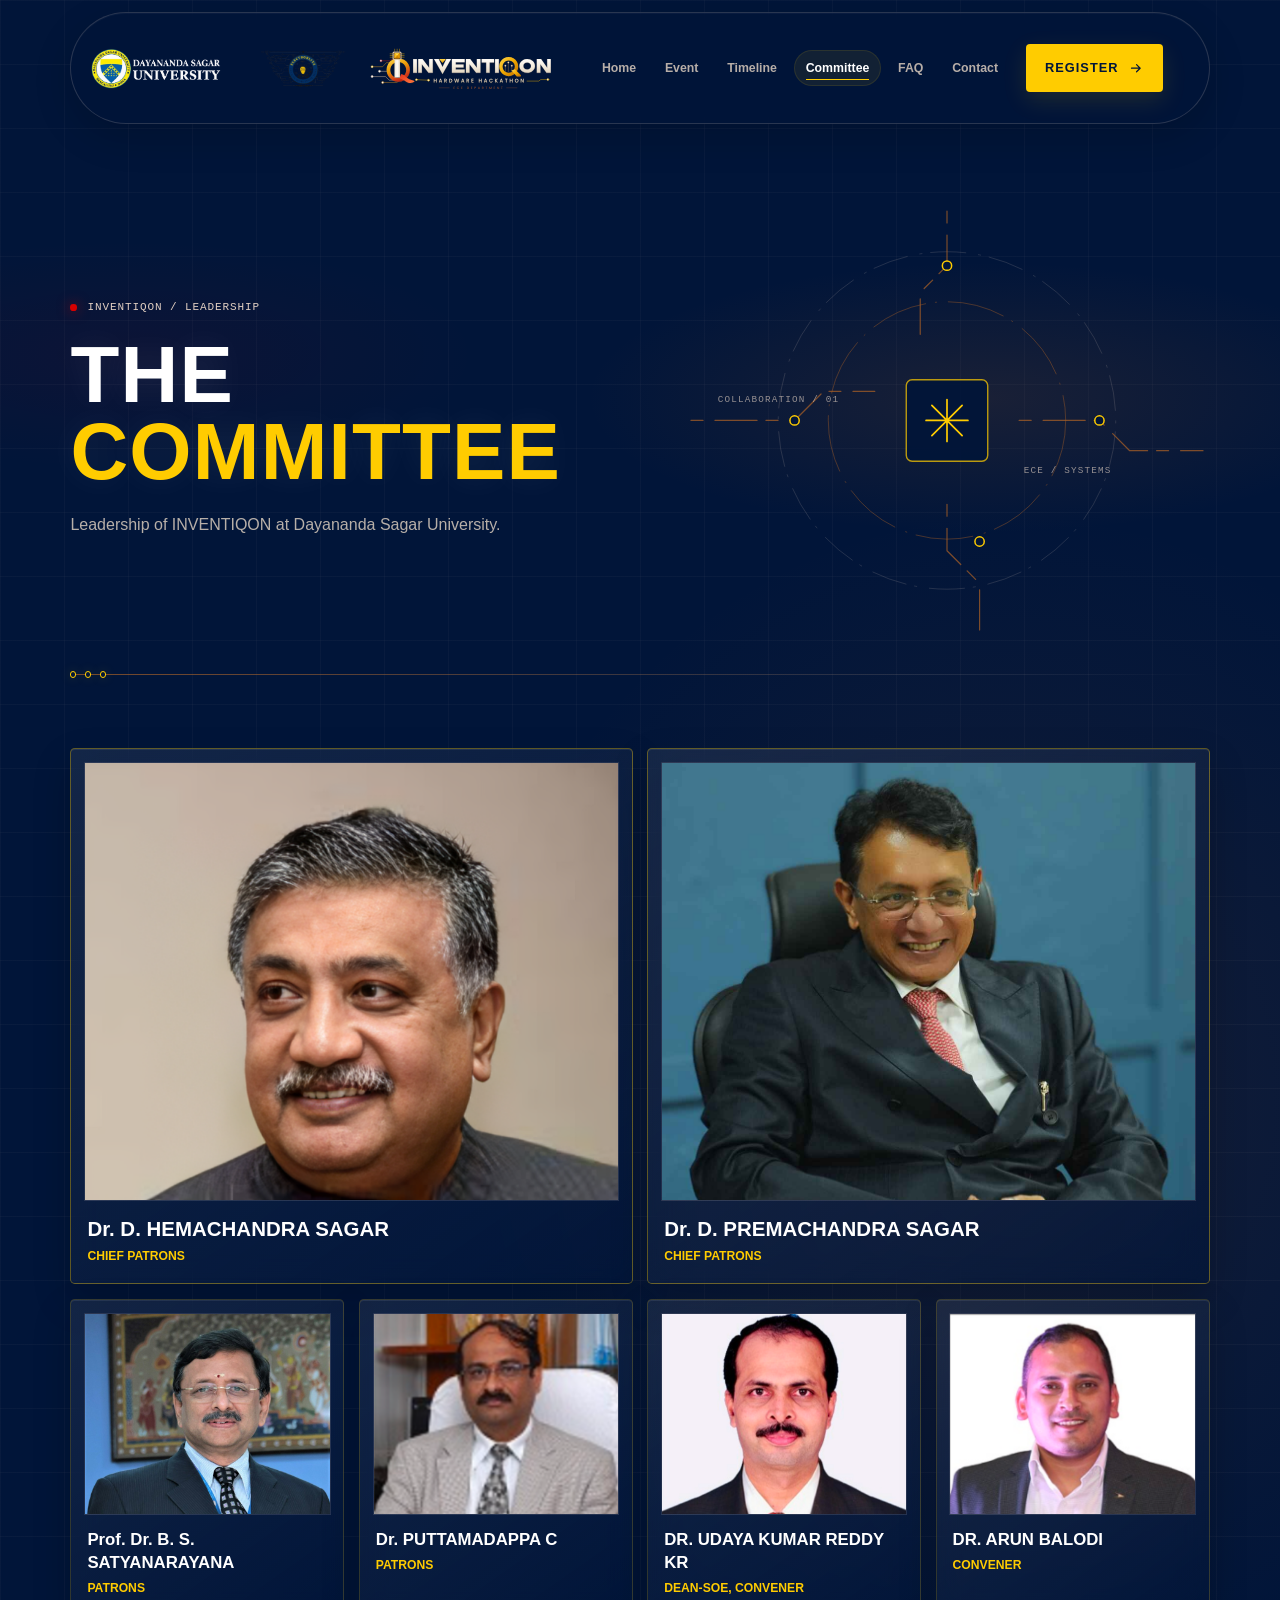
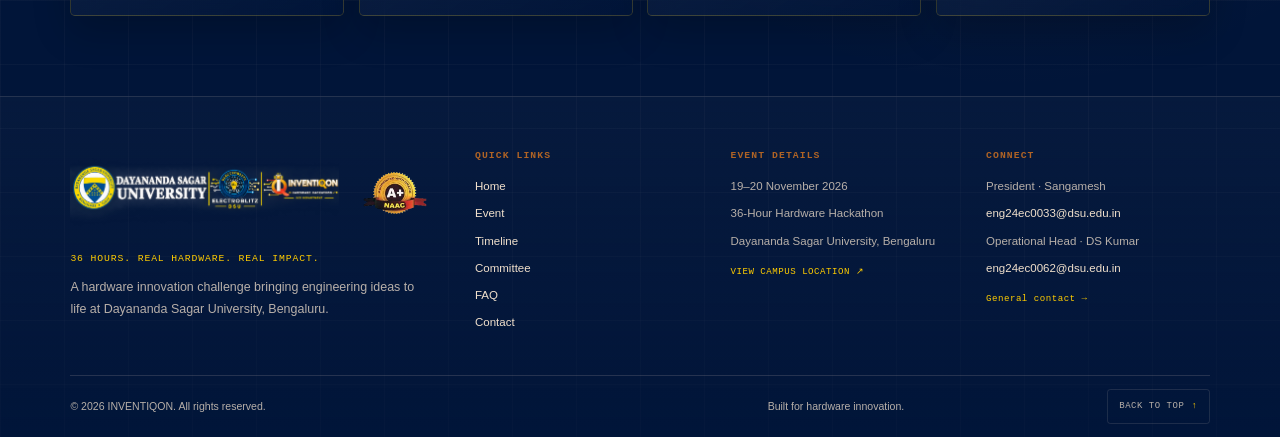
==== commit 854e6bb4: "Major ReBuild" ====
--- a/committee.html
+++ b/committee.html
@@ -5,7 +5,10 @@
   <meta charset="utf-8">
   <meta name="viewport" content="width=device-width, initial-scale=1">
   <meta name="theme-color" content="#011539">
-  <link rel="icon" type="image/svg+xml" href="assets/images/inventiqon-favicon.svg">
+  <link rel="icon" type="image/png" sizes="16x16" href="assets/icons/favicon_io_withoutBG/favicon-16x16.png">
+  <link rel="icon" type="image/png" sizes="32x32" href="assets/icons/favicon_io_withoutBG/favicon-32x32.png">
+  <link rel="shortcut icon" href="assets/icons/favicon_io_withoutBG/favicon.ico">
+  <link rel="apple-touch-icon" sizes="180x180" href="assets/icons/favicon_io_withoutBG/apple-touch-icon.png">
   <meta name="description"
     content="Meet the team organizing INVENTIQON, the 36-hour hardware hackathon at Dayananda Sagar University, Bengaluru.">
   <title>Committee | INVENTIQON</title>
@@ -21,11 +24,7 @@
 <body data-page="committee">
   <a class="skip-link" href="#main-content">Skip to content</a>
   <header class="site-header" id="page-top" data-site-header>
-    <a class="brand" href="index.html" aria-label="INVENTIQON home"><span class="institution-logos"><span
-          class="institution-logo-item"><img class="institution-logo-image" src="assets/images/logos/dsu-logo.png"
-            alt="Dayananda Sagar University logo"><span class="institution-logo-name"></span></span><span class="institution-logo-item"><img class="institution-logo-image"
-            src="assets/images/logos/ece-club-logo.png" alt="ECE Technical Club logo"><span
-            class="institution-logo-name"></span></span></span><img class="brand-logo" src="assets/images/inventiqon-logo.svg" alt="INVENTIQON Logo"></a>
+    <a class="brand" href="index.html" aria-label="INVENTIQON home"><span class="brand-logos"><img class="brand-logo brand-logo-dsu" src="assets/images/logos/dsu-logo.png" alt="Dayananda Sagar University"><img class="brand-logo brand-logo-ece" src="assets/images/logos/ece-club-logo.png" alt="ECE Technical Club"><img class="brand-logo brand-logo-inventiqon" src="assets/images/inventiqon-logo.svg" alt="INVENTIQON"></span></a>
     <nav class="site-nav" id="primary-navigation" aria-label="Main navigation">
       <div class="nav-links">
         <a class="nav-link" data-nav="home" href="index.html">Home</a><a class="nav-link" data-nav="event"
@@ -34,12 +33,11 @@
           href="faq.html">FAQ</a><a class="nav-link" data-nav="contact" href="contact.html">Contact</a>
       </div>
       <div class="nav-actions">
-        <button class="button button-primary nav-register" data-registration-trigger
-          data-registration-message="nav-registration-status" type="button"
-          aria-describedby="nav-registration-status"><span>REGISTER</span><svg aria-hidden="true" viewBox="0 0 20 20"
+        <a class="button button-primary nav-register" href="https://forms.gle/8rKtdWuMZUx3A7JC6"
+          target="_blank" rel="noopener noreferrer"><span>REGISTER</span><svg aria-hidden="true" viewBox="0 0 20 20"
             focusable="false">
             <path d="M3.5 10h12m-5-5 5 5-5 5" />
-          </svg></button>
+          </svg></a>
         <span class="nav-registration-note visually-hidden" id="nav-registration-status" data-registration-status
           role="status" aria-live="polite" aria-atomic="true">Registration will open once the official Google Form link
           is configured.</span>
@@ -148,15 +146,10 @@
   </main>
   <footer class="site-footer">
     <div class="footer-main">
-      <section class="footer-brand-area" aria-label="About INVENTIQON"><a class="footer-brand" href="index.html"><img class="footer-brand-logo" src="assets/images/inventiqon-logo.svg" alt="INVENTIQON Logo"></a>
+      <section class="footer-brand-area" aria-label="About INVENTIQON"><div class="footer-brand-logos"><a class="footer-brand" href="index.html"><img class="footer-brand-logo" src="assets/images/logo.png" alt="INVENTIQON, Dayananda Sagar University, ECE Technical Club"></a><img class="footer-naac-logo" src="assets/ExtraLOgo/Naac.png" alt="NAAC"></div>
         <p class="footer-tagline">36 HOURS. REAL HARDWARE. REAL IMPACT.</p>
         <p class="footer-description">A hardware innovation challenge bringing engineering ideas to life at Dayananda
           Sagar University, Bengaluru.</p>
-        <div class="institution-logos footer-institution-logos"><span class="institution-logo-item"><img
-              class="institution-logo-image" src="assets/images/logos/dsu-logo.png"
-              alt="Dayananda Sagar University logo"><span class="institution-logo-name"></span></span><span class="institution-logo-item"><img class="institution-logo-image"
-              src="assets/images/logos/ece-club-logo.png" alt="ECE Technical Club logo"><span
-              class="institution-logo-name"></span></span></div>
       </section>
       <nav class="footer-column" aria-label="Quick links">
         <h2>QUICK LINKS</h2><a href="index.html">Home</a><a href="event.html">Event</a><a
--- a/css/style.css
+++ b/css/style.css
@@ -141,7 +141,7 @@
   position: sticky;
   z-index: 12;
   top: 0.75rem;
-  min-height: 4.25rem;
+  min-height: 7rem;
   margin-top: 0.75rem;
   padding: 0.45rem 0.55rem 0.45rem 1rem;
   display: grid;
@@ -164,47 +164,42 @@
 }
 
 .brand {
+  min-width: max-content;
   display: inline-flex;
   flex: 0 0 auto;
   align-items: center;
-  gap: 0.65rem;
   text-decoration: none;
 }
 
-.brand-logo {
-  width: clamp(8.5rem, 14vw, 11.25rem);
-  height: 3rem;
-  flex: 0 1 auto;
-  object-fit: contain;
-}
-
-.institution-logos {
+.brand-logos {
+  min-width: max-content;
   display: flex;
   align-items: center;
-  gap: 0.65rem;
-}
-
-.institution-logo-item {
-  min-width: 0;
-  display: flex;
-  align-items: center;
-  gap: 0.35rem;
-}
-
-.institution-logo-image {
-  width: 4.5rem;
-  height: 2.8rem;
+  gap: clamp(0.8rem, 1.2vw, 1.4rem);
+}
+
+.brand-logo {
+  display: block;
+  height: 6rem;
+  max-width: none;
+  max-height: none;
   flex: 0 0 auto;
   object-fit: contain;
 }
 
-.institution-logo-name {
-  max-width: 6rem;
-  color: var(--color-cream);
-  font-family: var(--font-mono);
-  font-size: 0.4rem;
-  letter-spacing: 0.055em;
-  line-height: 1.35;
+.brand-logo-dsu {
+  width: 9.2rem;
+  max-width: 9.2rem;
+}
+
+.brand-logo-ece {
+  width: 6.4rem;
+  max-width: 6.4rem;
+}
+
+.brand-logo-inventiqon {
+  width: 11.6rem;
+  max-width: 11.6rem;
 }
 
 .brand-copy {
@@ -1082,6 +1077,86 @@
   transition: transform var(--motion-base) var(--ease-standard), filter var(--motion-base) ease;
 }
 
+.domain-visual--mechavers .domain-gear {
+  transform-box: view-box;
+  transform-origin: 24px 24px;
+  animation: domain-gear-turn 18s linear infinite;
+}
+
+.domain-visual--silicore .domain-chip-core {
+  transform-box: fill-box;
+  transform-origin: center;
+  animation: domain-chip-pulse 2.8s ease-in-out infinite;
+}
+
+.domain-visual--wavenex .domain-wave {
+  stroke-dasharray: 5 3;
+  animation: domain-wave-flow 2.4s linear infinite;
+}
+
+.domain-visual--wavenex .domain-wave--middle {
+  animation-delay: -1.2s;
+}
+
+.domain-visual--neuronix .domain-neural-links path {
+  stroke-dasharray: 3 4;
+  animation: domain-neural-flow 3.6s linear infinite;
+}
+
+.domain-visual--neuronix .domain-neural-nodes circle,
+.domain-visual--nexusgrid .domain-grid-nodes circle {
+  transform-box: fill-box;
+  transform-origin: center;
+  animation: domain-node-pulse 2.4s ease-in-out infinite;
+}
+
+.domain-visual--neuronix .domain-neural-nodes circle:nth-child(even),
+.domain-visual--nexusgrid .domain-grid-nodes circle:nth-child(even) {
+  animation-delay: -1.2s;
+}
+
+.domain-visual--nexusgrid .domain-grid-lines {
+  animation: domain-grid-breathe 4s ease-in-out infinite;
+}
+
+.domain-visual--circuitshield .domain-shield-outline {
+  stroke-dasharray: 4 2;
+  animation: domain-shield-glow 3s ease-in-out infinite;
+}
+
+.domain-visual--circuitshield .domain-shield-traces {
+  stroke-dasharray: 3 2;
+  animation: domain-neural-flow 3.2s linear infinite;
+}
+
+@keyframes domain-gear-turn {
+  to { transform: rotate(360deg); }
+}
+
+@keyframes domain-chip-pulse {
+  50% { transform: scale(1.65); opacity: 0.55; }
+}
+
+@keyframes domain-wave-flow {
+  to { stroke-dashoffset: -16; }
+}
+
+@keyframes domain-neural-flow {
+  to { stroke-dashoffset: -14; }
+}
+
+@keyframes domain-node-pulse {
+  50% { transform: scale(1.5); opacity: 0.62; }
+}
+
+@keyframes domain-grid-breathe {
+  50% { opacity: 0.45; }
+}
+
+@keyframes domain-shield-glow {
+  50% { filter: drop-shadow(0 0 3px rgba(255, 204, 0, 0.65)); }
+}
+
 .domain-card:hover .domain-icon {
   transform: translateY(-3px);
   filter: drop-shadow(0 0 5px rgba(255, 204, 0, 0.28));
@@ -1426,6 +1501,53 @@
   text-decoration: none;
 }
 
+.title-sponsor-text-only {
+  min-height: 14rem;
+  grid-template-columns: minmax(0, 1fr);
+  text-align: center;
+}
+
+.title-sponsor-panel.title-sponsor-text-only .sponsor-card-details {
+  grid-row: 2;
+  grid-column: 1;
+  display: flex;
+  align-items: center;
+  justify-content: center;
+  gap: clamp(1rem, 3vw, 2rem);
+}
+
+.title-sponsor-panel.title-sponsor-text-only .sponsor-card-details h3 {
+  color: var(--color-gold);
+  font-size: clamp(3rem, 8vw, 5.5rem);
+  letter-spacing: 0.02em;
+}
+
+.title-sponsor-mark {
+  width: clamp(4rem, 9vw, 6.5rem);
+  aspect-ratio: 1;
+  flex: 0 0 auto;
+  display: grid;
+  place-items: center;
+  border: 1px solid rgba(255, 204, 0, 0.42);
+  border-radius: 50%;
+  background: radial-gradient(circle, rgba(255, 204, 0, 0.13), rgba(1, 21, 57, 0.72));
+  box-shadow: 0 0 1.4rem rgba(255, 204, 0, 0.12), inset 0 1px 0 rgba(255, 255, 255, 0.08);
+  color: var(--color-gold);
+  font-family: var(--font-display);
+  font-size: clamp(2rem, 5vw, 3.5rem);
+  font-weight: 800;
+  line-height: 1;
+  overflow: hidden;
+}
+
+.title-sponsor-mark img {
+  width: 100%;
+  height: 100%;
+  display: block;
+  border-radius: 50%;
+  object-fit: contain;
+}
+
 .title-sponsor-panel::after {
   position: absolute;
   inset: 0 auto 0 -35%;
@@ -1857,17 +1979,21 @@
 .footer-main {
   padding-block: 3.2rem 2.7rem;
   display: grid;
-  grid-template-columns: minmax(14rem, 1.25fr) repeat(3, minmax(9rem, 0.75fr));
+  grid-template-columns: minmax(16.8rem, 1.25fr) repeat(3, minmax(9rem, 0.75fr));
   gap: 2rem;
 }
 
 .footer-brand-area {
+  min-width: 0;
   max-width: 24rem;
 }
 
-.footer-institution-logos {
-  margin-top: 1rem;
+.footer-brand-logos {
+  max-width: 100%;
+  display: flex;
+  align-items: center;
   justify-content: flex-start;
+  gap: clamp(0.8rem, 2vw, 1.5rem);
 }
 
 .site-footer p,
@@ -1884,9 +2010,17 @@
 }
 
 .footer-brand-logo {
-  width: 12rem;
+  display: block;
+  width: 16.8rem;
   height: auto;
   max-width: 100%;
+  object-fit: contain;
+}
+
+.footer-naac-logo {
+  width: 4rem;
+  height: 3rem;
+  flex: 0 0 auto;
   object-fit: contain;
 }
 
@@ -2300,19 +2434,26 @@
 }
 
 .event-domain-grid {
+  min-width: 0;
   display: grid;
   grid-template-columns: repeat(3, minmax(0, 1fr));
-  gap: 1rem;
+  gap: 1.25rem 1rem;
 }
 
 .event-domain-card {
   min-width: 0;
   min-height: 23rem;
+  padding: 1.75rem;
+  display: flex;
+  flex-direction: column;
+  align-items: stretch;
+  overflow-wrap: anywhere;
 }
 
 .event-domain-top {
   width: 100%;
-  margin-bottom: 1.3rem;
+  min-height: 2.7rem;
+  margin-bottom: 1.4rem;
   display: flex;
   align-items: center;
   justify-content: space-between;
@@ -2341,6 +2482,7 @@
 }
 
 .event-domain-card h3 {
+  min-height: 2.85rem;
   margin: 0;
   color: var(--color-white);
   font-family: var(--font-display);
@@ -2350,7 +2492,7 @@
 }
 
 .event-domain-card p {
-  margin: 0.75rem 0 0;
+  margin: 0.85rem 0 0;
   color: var(--color-ink-soft);
   font-size: 0.84rem;
   line-height: 1.68;
--- a/css/responsive.css
+++ b/css/responsive.css
@@ -1,37 +1,33 @@
 @media (max-width: 860px) {
   .site-header {
-    min-height: 3.9rem;
+    min-height: 5.5rem;
     padding: 0.4rem 0.45rem 0.4rem 0.9rem;
     grid-template-columns: minmax(0, 1fr) auto;
     gap: 0.6rem;
     border-radius: 1.25rem;
   }
 
-  .brand-context {
-    font-size: 0.48rem;
-  }
-
   .brand-logo {
-    width: clamp(7.25rem, 23vw, 9rem);
-    height: 2.55rem;
-  }
-
-  .institution-logos {
-    gap: 0.35rem;
-  }
-
-  .institution-logo-item {
-    gap: 0.2rem;
-  }
-
-  .institution-logo-image {
+    height: 3rem;
+  }
+
+  .brand-logos {
+    gap: 0.55rem;
+  }
+
+  .brand-logo-dsu {
+    width: 4.6rem;
+    max-width: 4.6rem;
+  }
+
+  .brand-logo-ece {
     width: 3.2rem;
-    height: 2rem;
-  }
-
-  .institution-logo-name {
-    max-width: 4rem;
-    font-size: 0.35rem;
+    max-width: 3.2rem;
+  }
+
+  .brand-logo-inventiqon {
+    width: 5.8rem;
+    max-width: 5.8rem;
   }
 
   .menu-toggle {
@@ -151,7 +147,7 @@
   }
 }
 
-@media (max-width: 860px) {
+@media (max-width: 1000px) {
   .footer-main {
     grid-template-columns: repeat(2, minmax(0, 1fr));
     gap: 2rem 1.4rem;
@@ -161,8 +157,22 @@
     grid-column: 1 / -1;
   }
 
+  .footer-brand-logos {
+    flex-wrap: wrap;
+    gap: 0.8rem;
+  }
+
+  .footer-brand-logo {
+    width: min(16.8rem, 62vw);
+  }
+
+  .footer-naac-logo {
+    width: 3.5rem;
+    height: 2.5rem;
+  }
+
   .footer-bottom {
-    grid-template-columns: 1fr auto;
+    grid-template-columns: minmax(0, 1fr) auto;
   }
 
   .footer-bottom > p:nth-child(2) {
@@ -177,50 +187,67 @@
   }
 }
 
+@media (min-width: 861px) and (max-width: 1100px) {
+  .site-header {
+    min-height: 6rem;
+  }
+
+  .brand-logos {
+    gap: 0.75rem;
+  }
+
+  .brand-logo {
+    height: 4.5rem;
+  }
+
+  .brand-logo-dsu {
+    width: 6.9rem;
+    max-width: 6.9rem;
+  }
+
+  .brand-logo-ece {
+    width: 4.8rem;
+    max-width: 4.8rem;
+  }
+
+  .brand-logo-inventiqon {
+    width: 8.7rem;
+    max-width: 8.7rem;
+  }
+}
+
 @media (max-width: 420px) {
-  .footer-main {
-    grid-template-columns: minmax(0, 1fr);
-    gap: 1.7rem;
-  }
-
-  .footer-brand-area {
-    grid-column: 1;
-  }
-
   .footer-bottom {
     grid-template-columns: minmax(0, 1fr) auto;
     font-size: 0.59rem;
   }
 
-  .brand-context {
-    display: none;
-  }
-
-  .brand {
-    gap: 0.35rem;
+  .brand-logos {
+    gap: 0.3rem;
   }
 
   .brand-logo {
-    width: clamp(6.6rem, 28vw, 7.6rem);
-    height: 2.2rem;
-  }
-
-  .institution-logos {
-    gap: 0.25rem;
-  }
-
-  .institution-logo-item {
-    gap: 0.14rem;
-  }
-
-  .institution-logo-image {
-    width: 2.7rem;
-    height: 1.7rem;
-  }
-
-  .institution-logo-name {
-    max-width: 3rem;
-    font-size: 0.3rem;
+    height: 2.6rem;
+  }
+
+  .brand-logo-dsu {
+    width: 3.7rem;
+    max-width: 3.7rem;
+  }
+
+  .brand-logo-ece {
+    width: 2.6rem;
+    max-width: 2.6rem;
+  }
+
+  .brand-logo-inventiqon {
+    width: 4.7rem;
+    max-width: 4.7rem;
+  }
+
+  .site-header {
+    min-height: 4.8rem;
+    padding-inline: 0.65rem;
   }
 
   .hero-actions {
@@ -230,6 +257,42 @@
 
   .hero-actions .button {
     width: 100%;
+  }
+}
+
+@media (min-width: 421px) and (max-width: 600px) {
+  .brand-logo {
+    height: 2.8rem;
+  }
+
+  .brand-logo-dsu {
+    width: 4.2rem;
+    max-width: 4.2rem;
+  }
+
+  .brand-logo-ece {
+    width: 3rem;
+    max-width: 3rem;
+  }
+
+  .brand-logo-inventiqon {
+    width: 5.2rem;
+    max-width: 5.2rem;
+  }
+}
+
+@media (max-width: 600px) {
+  .footer-main {
+    grid-template-columns: minmax(0, 1fr);
+    gap: 1.7rem;
+  }
+
+  .footer-brand-area {
+    grid-column: 1;
+  }
+
+  .footer-brand-logos {
+    gap: 0.65rem;
   }
 }
 
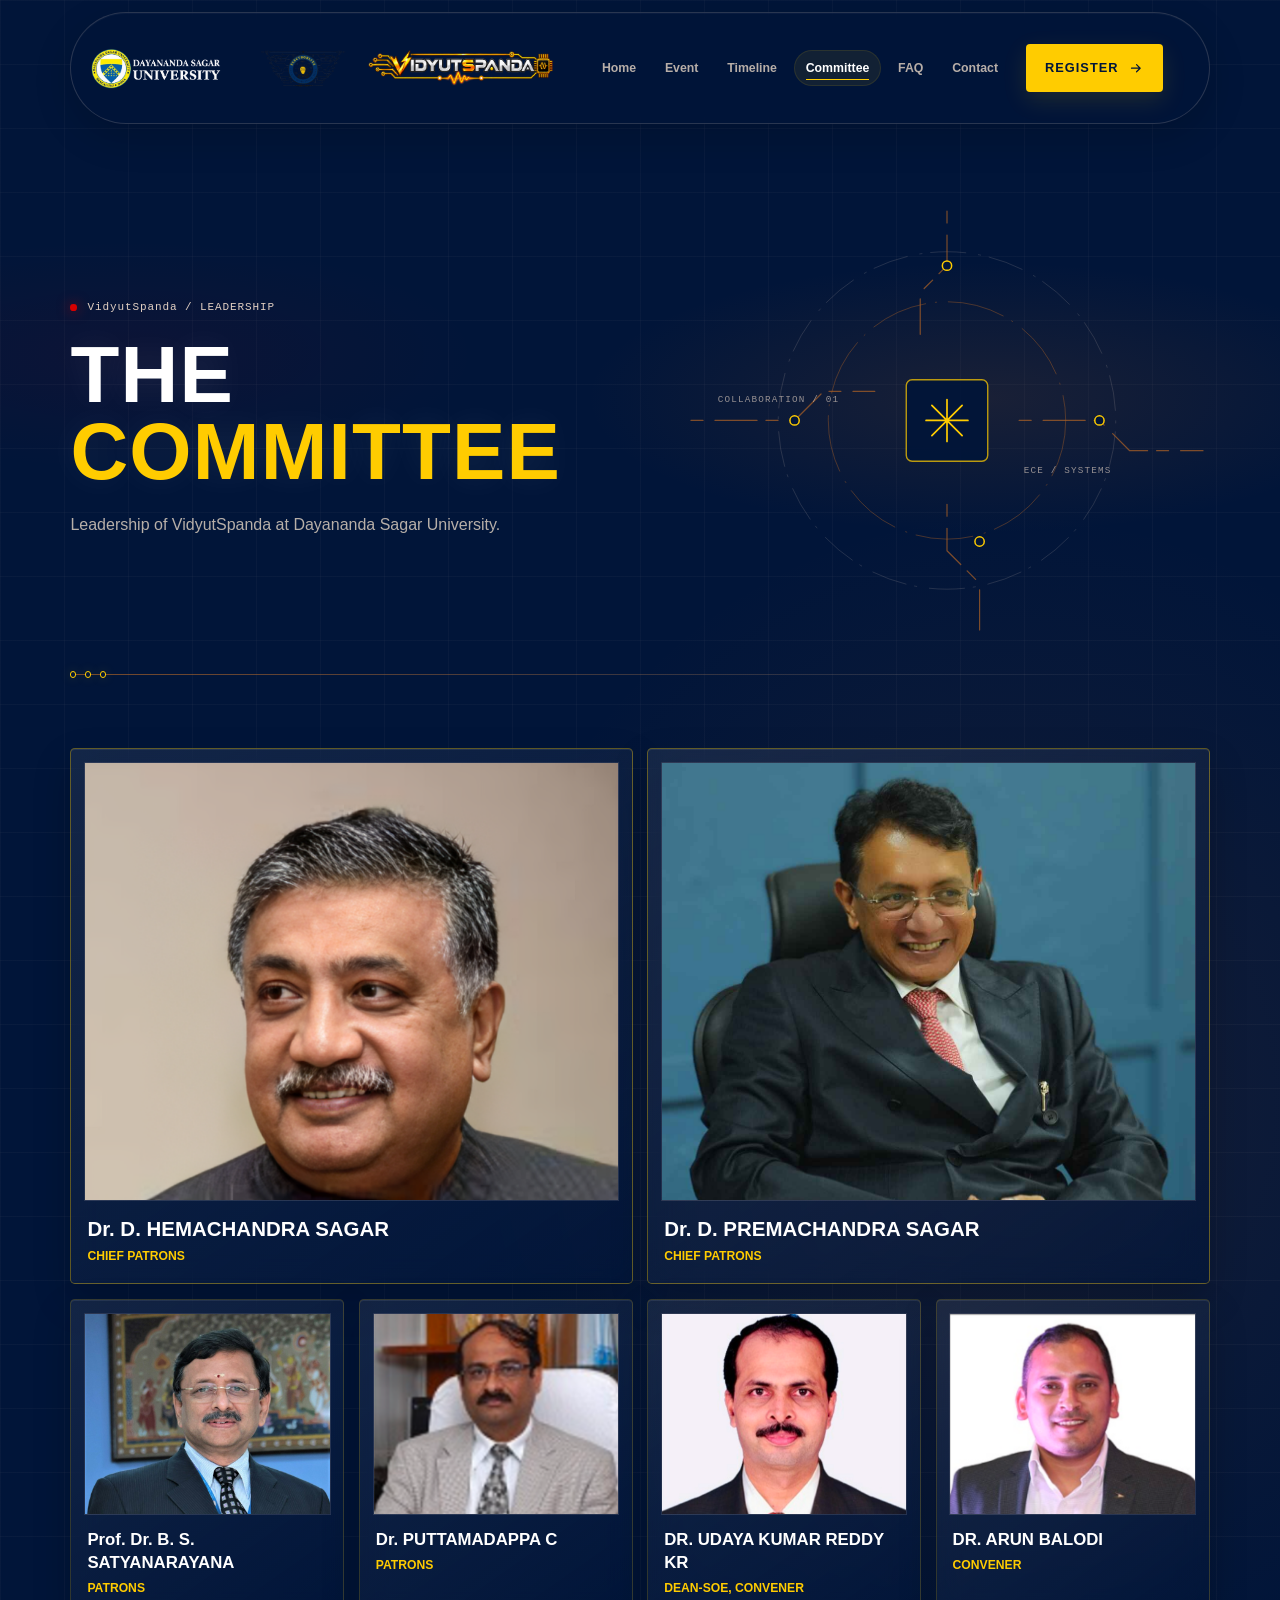
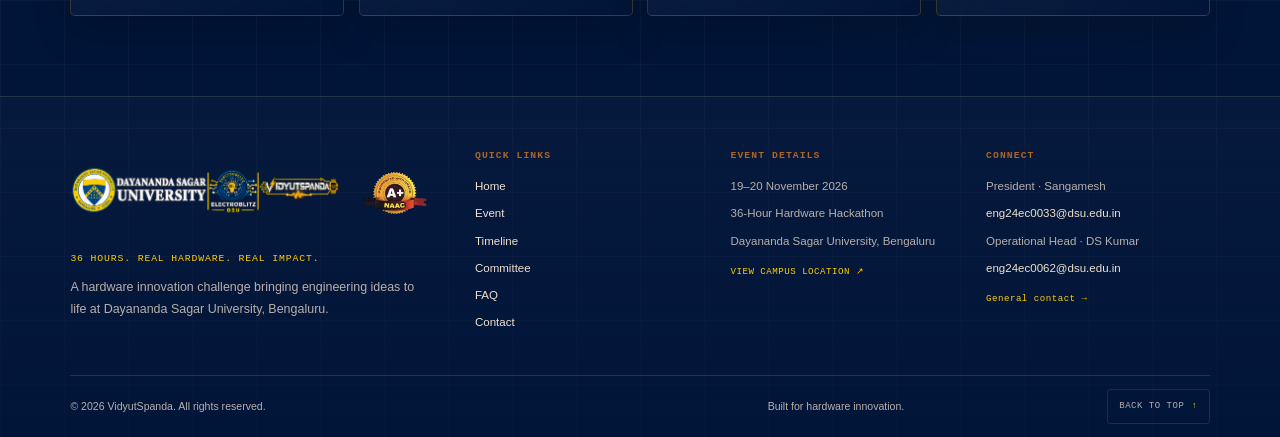
==== commit 1c160755: "Update website design" ====
--- a/committee.html
+++ b/committee.html
@@ -5,13 +5,13 @@
   <meta charset="utf-8">
   <meta name="viewport" content="width=device-width, initial-scale=1">
   <meta name="theme-color" content="#011539">
-  <link rel="icon" type="image/png" sizes="16x16" href="assets/icons/favicon_io_withoutBG/favicon-16x16.png">
-  <link rel="icon" type="image/png" sizes="32x32" href="assets/icons/favicon_io_withoutBG/favicon-32x32.png">
-  <link rel="shortcut icon" href="assets/icons/favicon_io_withoutBG/favicon.ico">
-  <link rel="apple-touch-icon" sizes="180x180" href="assets/icons/favicon_io_withoutBG/apple-touch-icon.png">
+  <link rel="icon" type="image/png" sizes="16x16" href="assets/icons/Vidyutspanda/favicon-16x16.png">
+  <link rel="icon" type="image/png" sizes="32x32" href="assets/icons/Vidyutspanda/favicon-32x32.png">
+  <link rel="shortcut icon" href="assets/icons/Vidyutspanda/favicon.ico">
+  <link rel="apple-touch-icon" sizes="180x180" href="assets/icons/Vidyutspanda/apple-touch-icon.png">
   <meta name="description"
-    content="Meet the team organizing INVENTIQON, the 36-hour hardware hackathon at Dayananda Sagar University, Bengaluru.">
-  <title>Committee | INVENTIQON</title>
+    content="Meet the team organizing VidyutSpanda, the 36-hour hardware hackathon at Dayananda Sagar University, Bengaluru.">
+  <title>Committee | VidyutSpanda</title>
   <link rel="stylesheet" href="css/style.css">
   <link rel="stylesheet" href="css/components.css">
   <link rel="stylesheet" href="css/responsive.css">
@@ -24,7 +24,7 @@
 <body data-page="committee">
   <a class="skip-link" href="#main-content">Skip to content</a>
   <header class="site-header" id="page-top" data-site-header>
-    <a class="brand" href="index.html" aria-label="INVENTIQON home"><span class="brand-logos"><img class="brand-logo brand-logo-dsu" src="assets/images/logos/dsu-logo.png" alt="Dayananda Sagar University"><img class="brand-logo brand-logo-ece" src="assets/images/logos/ece-club-logo.png" alt="ECE Technical Club"><img class="brand-logo brand-logo-inventiqon" src="assets/images/inventiqon-logo.svg" alt="INVENTIQON"></span></a>
+    <a class="brand" href="index.html" aria-label="VidyutSpanda home"><span class="brand-logos"><img class="brand-logo brand-logo-dsu" src="assets/images/logos/dsu-logo.png" alt="Dayananda Sagar University"><img class="brand-logo brand-logo-ece" src="assets/images/logos/ece-club-logo.png" alt="ECE Technical Club"><img class="brand-logo brand-logo-vidyutspanda" src="assets/vidhyuthSpanda-logo.png" alt="VidyutSpanda"></span></a>
     <nav class="site-nav" id="primary-navigation" aria-label="Main navigation">
       <div class="nav-links">
         <a class="nav-link" data-nav="home" href="index.html">Home</a><a class="nav-link" data-nav="event"
@@ -50,9 +50,9 @@
   <main id="main-content" class="committee-page">
     <section class="committee-hero page-shell" aria-labelledby="committee-title">
       <div class="committee-hero-copy reveal-stagger">
-        <p class="eyebrow" data-reveal><span class="signal-dot" aria-hidden="true"></span> INVENTIQON / LEADERSHIP</p>
+        <p class="eyebrow" data-reveal><span class="signal-dot" aria-hidden="true"></span> VidyutSpanda / LEADERSHIP</p>
         <h1 id="committee-title" data-reveal>THE<br><span>COMMITTEE</span></h1>
-        <p data-reveal>Leadership of INVENTIQON at Dayananda Sagar University.</p>
+        <p data-reveal>Leadership of VidyutSpanda at Dayananda Sagar University.</p>
       </div>
       <div class="committee-hero-art" aria-hidden="true">
         <svg viewBox="0 0 440 360" focusable="false">
@@ -146,7 +146,7 @@
   </main>
   <footer class="site-footer">
     <div class="footer-main">
-      <section class="footer-brand-area" aria-label="About INVENTIQON"><div class="footer-brand-logos"><a class="footer-brand" href="index.html"><img class="footer-brand-logo" src="assets/images/logo.png" alt="INVENTIQON, Dayananda Sagar University, ECE Technical Club"></a><img class="footer-naac-logo" src="assets/ExtraLOgo/Naac.png" alt="NAAC"></div>
+      <section class="footer-brand-area" aria-label="About VidyutSpanda"><div class="footer-brand-logos"><a class="footer-brand" href="index.html"><img class="footer-brand-logo" src="assets/images/logo.png" alt="VidyutSpanda, Dayananda Sagar University, ECE Technical Club"></a><img class="footer-naac-logo" src="assets/ExtraLOgo/Naac.png" alt="NAAC"></div>
         <p class="footer-tagline">36 HOURS. REAL HARDWARE. REAL IMPACT.</p>
         <p class="footer-description">A hardware innovation challenge bringing engineering ideas to life at Dayananda
           Sagar University, Bengaluru.</p>
@@ -172,7 +172,7 @@
       </section>
     </div>
     <div class="footer-bottom">
-      <p>© 2026 INVENTIQON. All rights reserved.</p>
+      <p>© 2026 VidyutSpanda. All rights reserved.</p>
       <p>Built for hardware innovation.</p><a class="footer-back-top" href="#page-top" aria-label="Back to top">BACK TO
         TOP <span aria-hidden="true">↑</span></a>
     </div>
--- a/css/style.css
+++ b/css/style.css
@@ -197,7 +197,7 @@
   max-width: 6.4rem;
 }
 
-.brand-logo-inventiqon {
+.brand-logo-vidyutspanda {
   width: 11.6rem;
   max-width: 11.6rem;
 }
--- a/css/responsive.css
+++ b/css/responsive.css
@@ -25,7 +25,7 @@
     max-width: 3.2rem;
   }
 
-  .brand-logo-inventiqon {
+  .brand-logo-vidyutspanda {
     width: 5.8rem;
     max-width: 5.8rem;
   }
@@ -210,7 +210,7 @@
     max-width: 4.8rem;
   }
 
-  .brand-logo-inventiqon {
+  .brand-logo-vidyutspanda {
     width: 8.7rem;
     max-width: 8.7rem;
   }
@@ -240,7 +240,7 @@
     max-width: 2.6rem;
   }
 
-  .brand-logo-inventiqon {
+  .brand-logo-vidyutspanda {
     width: 4.7rem;
     max-width: 4.7rem;
   }
@@ -275,7 +275,7 @@
     max-width: 3rem;
   }
 
-  .brand-logo-inventiqon {
+  .brand-logo-vidyutspanda {
     width: 5.2rem;
     max-width: 5.2rem;
   }
